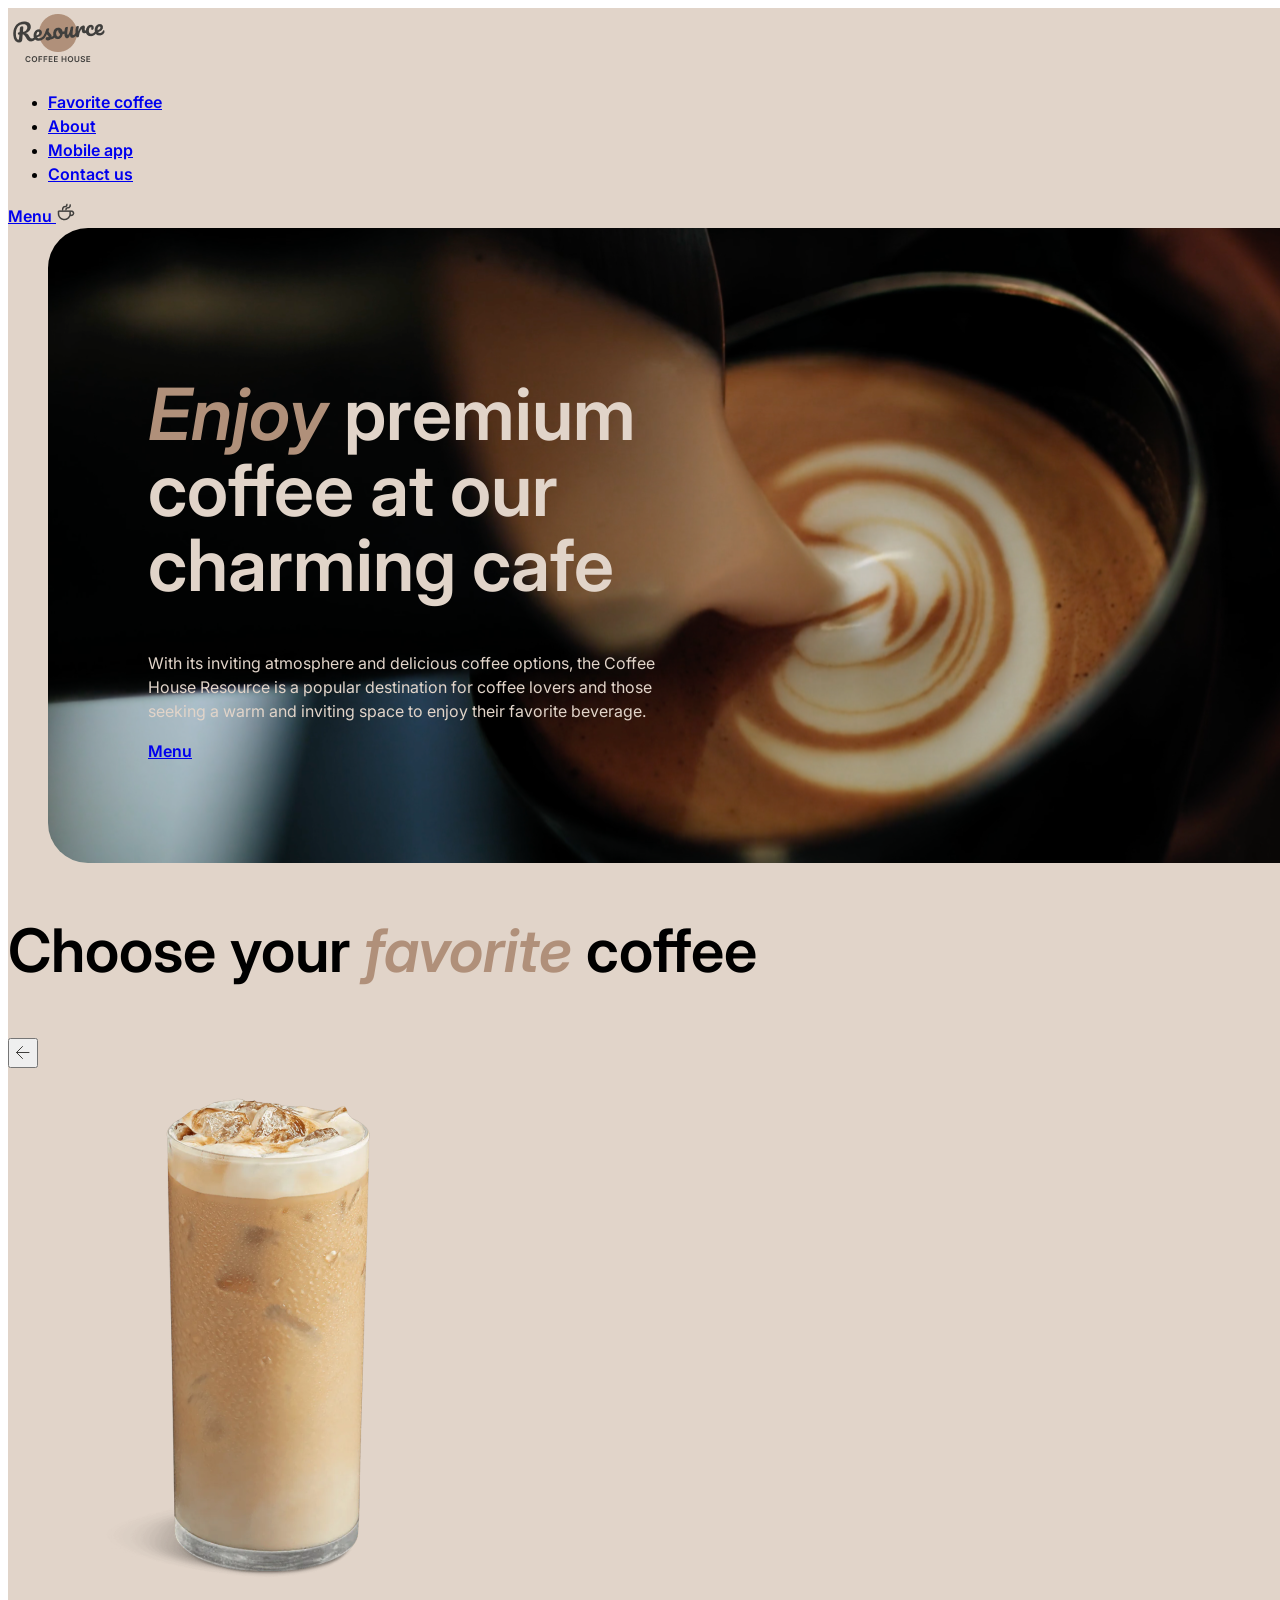
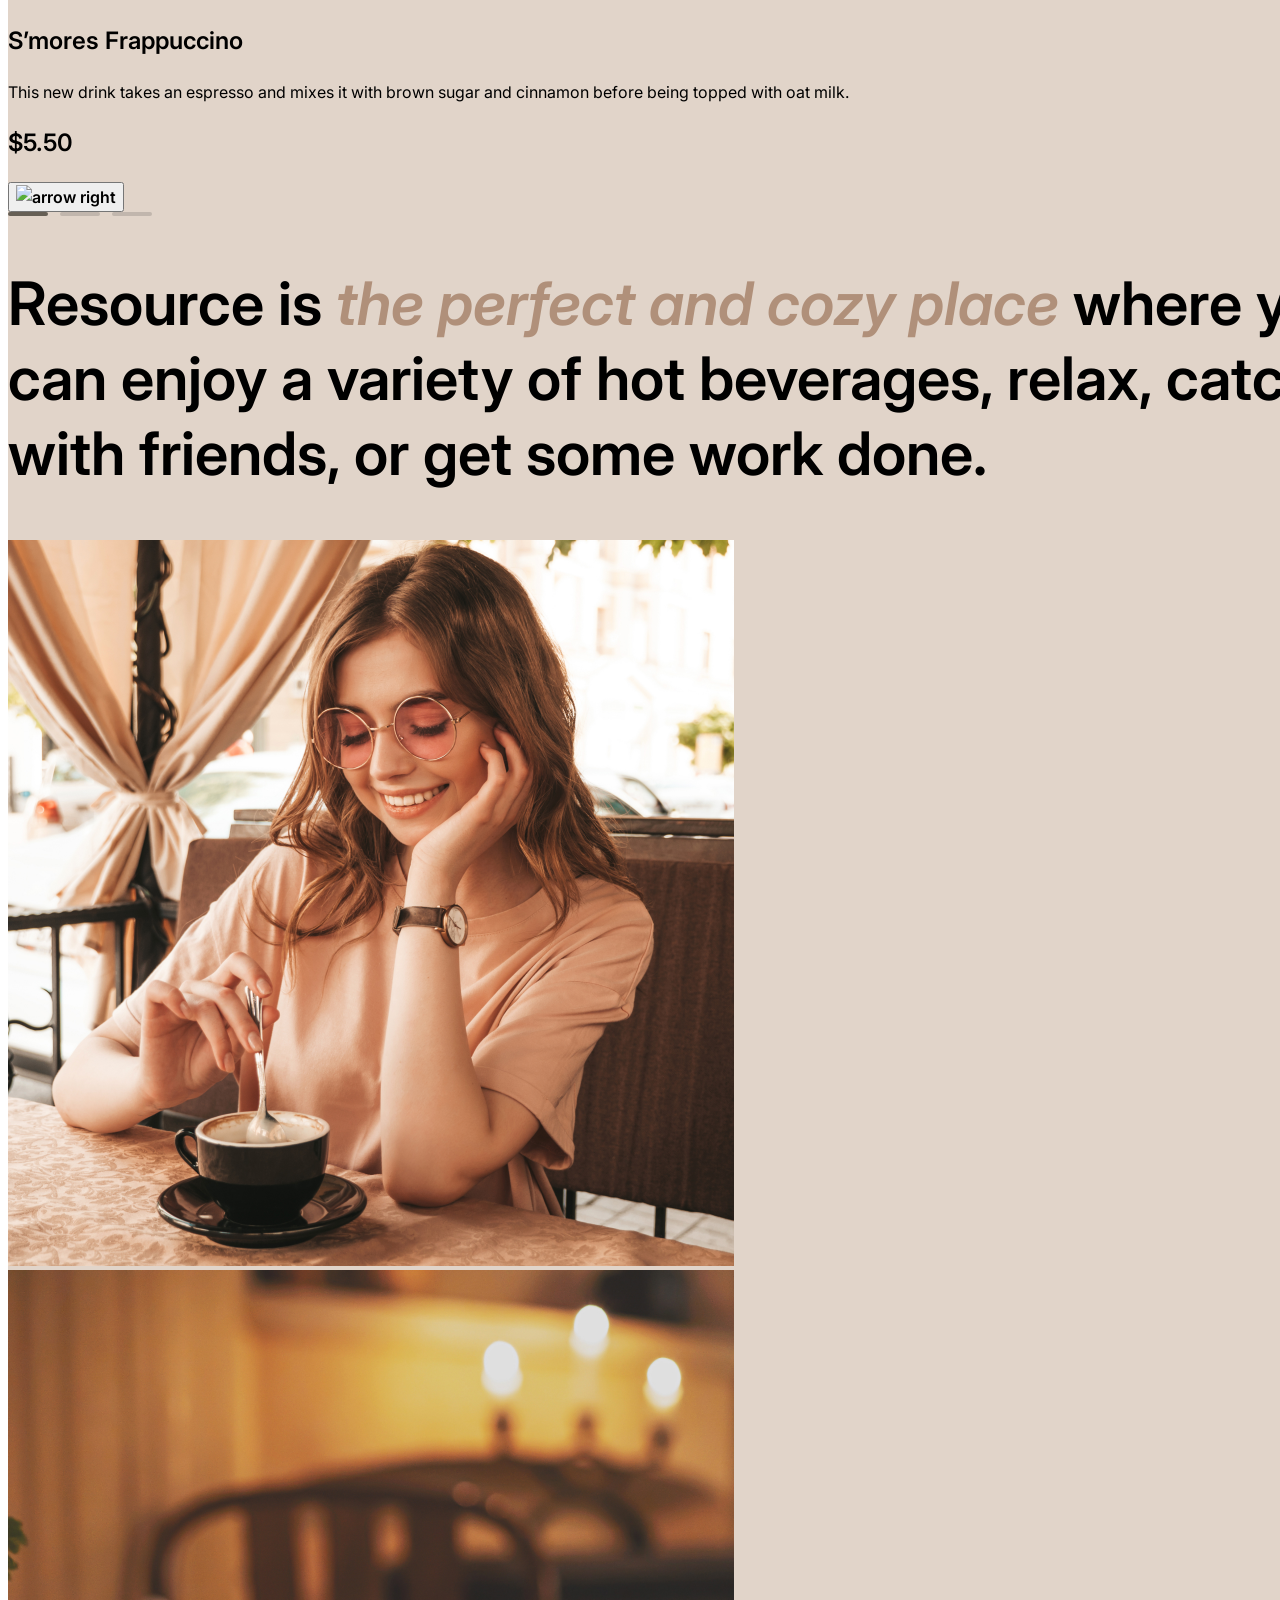
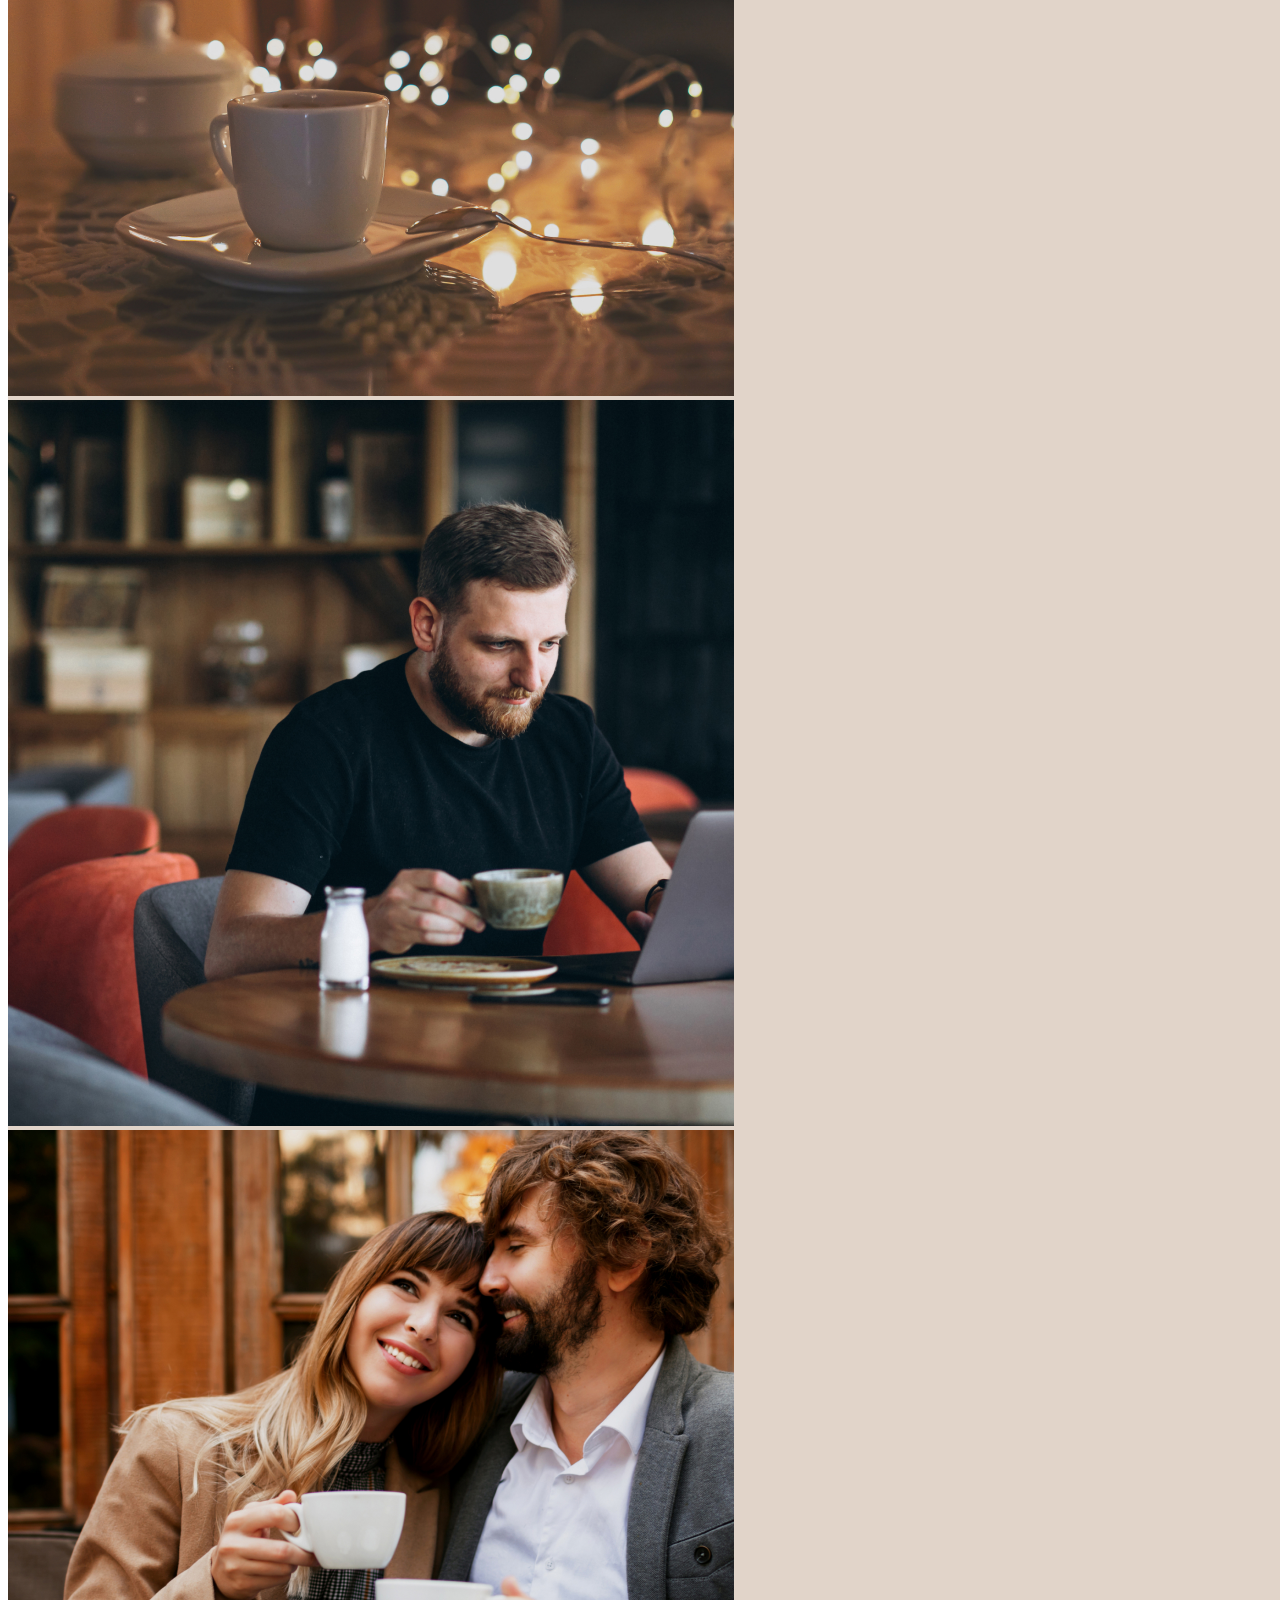
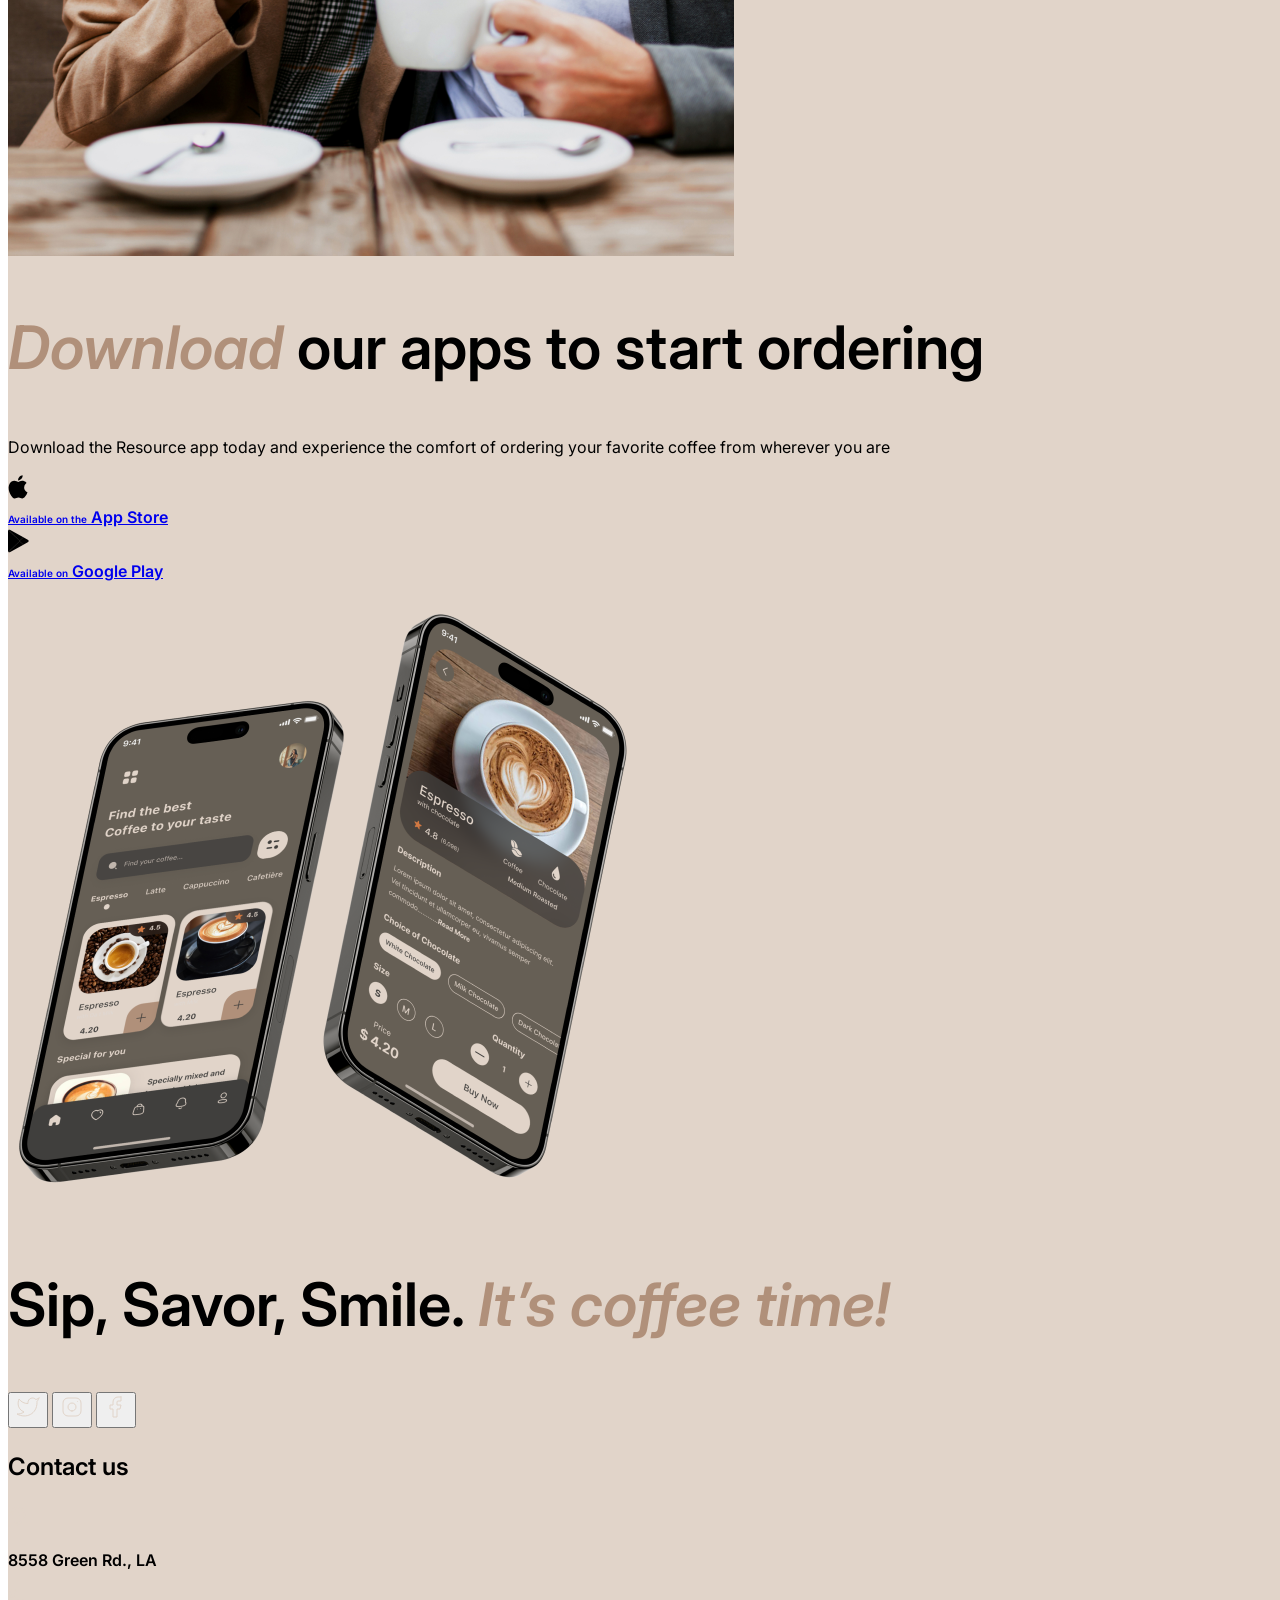
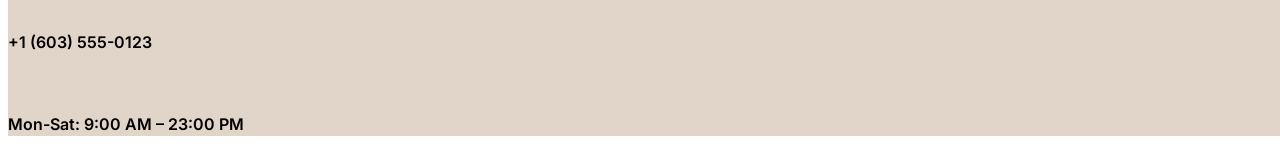
==== index.html @ cd6429c6 "feat: add app store svg icons and update mobile app section markup" ====
<!DOCTYPE html>
<html lang="en">

<head>
    <meta charset="UTF-8">
    <meta name="viewport" content="width=device-width, initial-scale=1.0">
    <meta name="description" content="Landing page for Coffee House">
    <link rel="icon" href="assets/favicon.svg" type="image/svg+xml">
    <link rel="preconnect" href="https://fonts.googleapis.com">
    <link rel="preconnect" href="https://fonts.gstatic.com" crossorigin>
    <link
        href="https://fonts.googleapis.com/css2?family=Inter:ital,opsz,wght@0,14..32,100..900;1,14..32,100..900&display=swap"
        rel="stylesheet">
    <title>Coffee House</title>
    <link rel="stylesheet" href="style.css">
</head>

<body>
    <div class="wrapper">
        <header>
            <div class="header-container">
                <a href="index.html" class="header-icon">
                    <img class="logo-coffee" src="assets/logo.png" alt="Coffee House logo" />
                </a>
                <nav class="nav-menu" id="nav-menu">
                    <ul class="nav-list">
                        <li><a href="#favorite-coffee" class="nav-link paragraph-l active">Favorite coffee</a></li>
                        <li><a href="#about" class="nav-link paragraph-l">About</a></li>
                        <li><a href="#mobile-app" class="nav-link paragraph-l">Mobile app</a></li>
                        <li><a href="#contacts" class="nav-link paragraph-l">Contact us</a></li>
                    </ul>
                </nav>
                <div class="coffee-menu">
                    <a href="menu.html">
                        <span>Menu</span>
                        <img class="coffee-cup" src="assets/coffee-cup.png" alt="coffee-cup-icon" />
                    </a>
                </div>
            </div>
            <div class="header-hero">
                <div class="hero-container">
                    <div class="hero-offer">
                        <h1 class="heading-1"><span class="heading-1.accent accent">Enjoy</span> premium coffee at our
                            charming cafe</h1>
                        <p class="medium">With its inviting atmosphere and delicious coffee options, the Coffee House
                            Resource is a popular destination for coffee lovers and those seeking a warm and inviting
                            space to enjoy their favorite beverage.</p>
                        <a href="menu.html" class="button-primary">Menu</a>
                    </div>
                </div>
            </div>
        </header>
        <main>
            <section class="favorite-coffee" id="favorite-coffee">
                <div class="favorite-coffee-container">
                    <h2 class="heading-2">Choose your <span class="heading-2.accent accent">favorite</span> coffee</h2>
                    <div class="favorite-slider">
                        <div class="slider">
                            <button class="button-icon-dark" aria-label="Previous slide">
                                <img src="assets/arrowleft.svg" alt="arrow left" />
                            </button>
                            <div class="row-slider">
                                <div class="slider-content">
                                    <div class="slider-image-wrapper">
                                        <img src="assets/coffee-slider-1.png" alt="S’mores Frappuccino" />
                                    </div>
                                    <div class="slider-description">
                                        <h3 class="heading-3">S’mores Frappuccino</h3>
                                        <p class="medium">This new drink takes an espresso and mixes it with brown sugar
                                            and cinnamon before being topped with oat milk.</p>
                                        <p class="heading-3 price">$5.50</p>
                                    </div>
                                </div>
                            </div>
                            <button class="button-icon-dark" aria-label="Next slide">
                                <img src="assets/arrowright.svg" alt="arrow right" />
                            </button>
                        </div>
                        <div class="controls">
                            <div class="control active"></div>
                            <div class="control"></div>
                            <div class="control"></div>
                        </div>
                    </div>
                </div>
            </section>
            <section class="about" id="about">
                <div class="about-container">
                    <h2 class="heading-2">Resource is <span class="heading-2.accent accent">the perfect and cozy
                            place</span> where you can enjoy a variety of hot beverages, relax, catch up with friends,
                        or get some work done.</h2>
                    <div class="about-images">
                        <div class="column-1">
                            <div class="about-img-box">
                                <img src="assets/about-1.svg" alt="Barista preparing coffee" />
                            </div>
                            <div class="about-img-box">
                                <img src="assets/about-2.svg" alt="Coffee House interior" />
                            </div>
                        </div>
                        <div class="column-2">
                            <div class="about-img-box">
                                <img src="assets/about-3.svg" alt="Coffee drink with foam art" />
                            </div>
                            <div class="about-img-box">
                                <img src="assets/about-4.svg" alt="Friends enjoying coffee" />
                            </div>
                        </div>
                    </div>
                </div>
            </section>
            <section class="mobile-app" id="mobile-app">
                <div class="mobile-app-container">
                    <div class="mobile-app-offer">
                        <h2 class="heading-2"><span class="heading-2.accent accent">Download</span> our apps to start
                            ordering</h2>
                        <p class="medium">Download the Resource app today and experience the comfort of ordering your
                            favorite coffee from wherever you are</p>
                        <div class="mobile-app-buttons">
                            <a href="https://www.apple.com/app-store/" target="_blank" rel="noopener noreferrer"
                                class="button-app-store">
                                <img src="assets/apple.svg" alt="Apple icon" class="app-icon" />
                                <div class="app-btn-text">
                                    <span class="caption">Available on the</span>
                                    <span class="app-store-title">App Store</span>
                                </div>
                            </a>
                            <a href="https://play.google.com/store" target="_blank" rel="noopener noreferrer"
                                class="button-google-play">
                                <img src="assets/google-play.svg" alt="Google Play icon" class="app-icon" />
                                <div class="app-btn-text">
                                    <span class="caption">Available on</span>
                                    <span class="app-store-title">Google Play</span>
                                </div>
                            </a>
                        </div>
                    </div>
                    <div class="mobile-app-image-wrap">
                        <img src="assets/mobile-screens.png" alt="Resource Mobile App screenshots" />
                    </div>
                </div>
            </section>
        </main>
        <footer>
            <div class="contacts" id="contacts">
                <div class="contacts-offer">
                    <h2 class="heading-2">Sip, Savor, Smile. <span class="heading-2.accent">It’s coffee time!</span>
                    </h2>
                    <div class="socials-footer">
                        <button class="button-icon-light"><img src="/assets/twitter.svg" alt="twitter icon" /></button>
                        <button class="button-icon-light"> <img src="/assets/instagram.svg"
                                alt="instagram icon" /></button>
                        <button class="button-icon-light"><img src="/assets/facebook.svg"
                                alt="facebook icon" /></button>
                    </div>
                </div>
                <div class="contacts-info">
                    <h3 class="heading-3">Contact us</h3>
                    <div class="contacts-info-container">
                        <a> <img src="/assets/pin-alt.svg" alt="pin-alt" />
                            <p>8558 Green Rd., LA</p>
                        </a>
                        <a> <img src="/assets/phone.svg" alt="phone icon" />
                            <p>+1 (603) 555-0123</p>
                        </a>
                        <a> <img src="/assets/clock.svg" alt="clock icon" />
                            <p>Mon-Sat: 9:00 AM – 23:00 PM</p>
                        </a>
                    </div>
                </div>
            </div>
        </footer>
    </div>
</body>

</html>
---- style.css ----
/* Main styles */

*,
*::before,
*::after {
    box-sizing: border-box;
}

html {
    overflow-x: hidden;
    scroll-behavior: smooth;
}


:root {
    --main-font: 'Inter';
    --Dark: #403F3D;
    --Light: #E1D4C9;
    --Accent: #B0907A;
    --Body: #E1D4C9;
    --Container: #665F55;
    --Backdrop: #403F3DCC;
    --Border-Light: #C1B6AD;
    --Border-Dark: #665F55;
}

.heading-1 {
    font-family: var(--main-font);
    font-weight: 600;
    font-style: Semi Bold;
    font-size: 72px;
    line-height: 105%;
    letter-spacing: normal;

}

.heading-1.accent {
    font-family: var(--main-font);
    font-weight: 600;
    font-style: Italic;
    font-size: 72px;
    line-height: 105%;
    letter-spacing: normal;

}

.heading-2 {
    font-family: var(--main-font);
    font-weight: 600;
    font-style: Semi Bold;
    font-size: 60px;
    line-height: 1.25;
    letter-spacing: normal;

}

.heading-2.accent {
    font-family: var(--main-font);
    font-weight: 600;
    font-style: Italic;
    font-size: 60px;
    line-height: 1.25;
    letter-spacing: normal;

}

.heading-3 {
    font-family: var(--main-font);
    font-weight: 600;
    font-style: Semi Bold;
    font-size: 24px;
    line-height: 1.25;
    letter-spacing: normal;
    text-box-trim: none;

}

.medium {
    font-family: var(--main-font);
    font-weight: 400;
    font-style: Regular;
    font-size: 16px;
    line-height: 150%;
    letter-spacing: normal;

}

.caption {
    font-family: var(--main-font);
    font-weight: 600;
    font-style: Semi Bold;
    font-size: 10px;
    line-height: 140%;
    letter-spacing: normal;

}

a,
button {
    font-family: var(--main-font);
    font-weight: 600;
    font-style: Semi Bold;
    font-size: 16px;
    line-height: 150%;
    letter-spacing: normal;

}

.burger-link {
    font-family: var(--main-font);
    font-weight: 600;
    font-style: Semi Bold;
    font-size: 32px;
    line-height: 1.25;
    letter-spacing: normal;

}

.wrapper {
    width: 1440px;
    background-color: var(--Body);
}

.hero-container {
    max-width: 1360px;
    opacity: 1;
    border-radius: 40px;
    margin: 0 40px 0 40px;
    padding: 100px;
    color: var(--Light);
    background-image: url('/assets/img-hero.svg');
    background-size: cover;
}

.hero-offer {
    width: 530px;
    opacity: 1;
    gap: 40px;

}

h1.heading-1 {
    font-style: normal;
    color: var(--Light);
}

h1.heading-1 span.heading-1\.accent {
    font-style: italic;
    color: var(--Accent);
}


h2.heading-2 span.heading-2\.accent {
    font-style: italic;
    color: var(--Accent);
}

.controls {
    display: flex;
    gap: 12px;
    align-items: center;
}

.control {
    width: 40px;
    height: 4px;
    background-color: var(--Border-Light);
    border-radius: 3px;
    cursor: pointer;
    transition: background-color 0.3s ease;
}


.control.active {
    background-color: var(--Border-Dark);
}
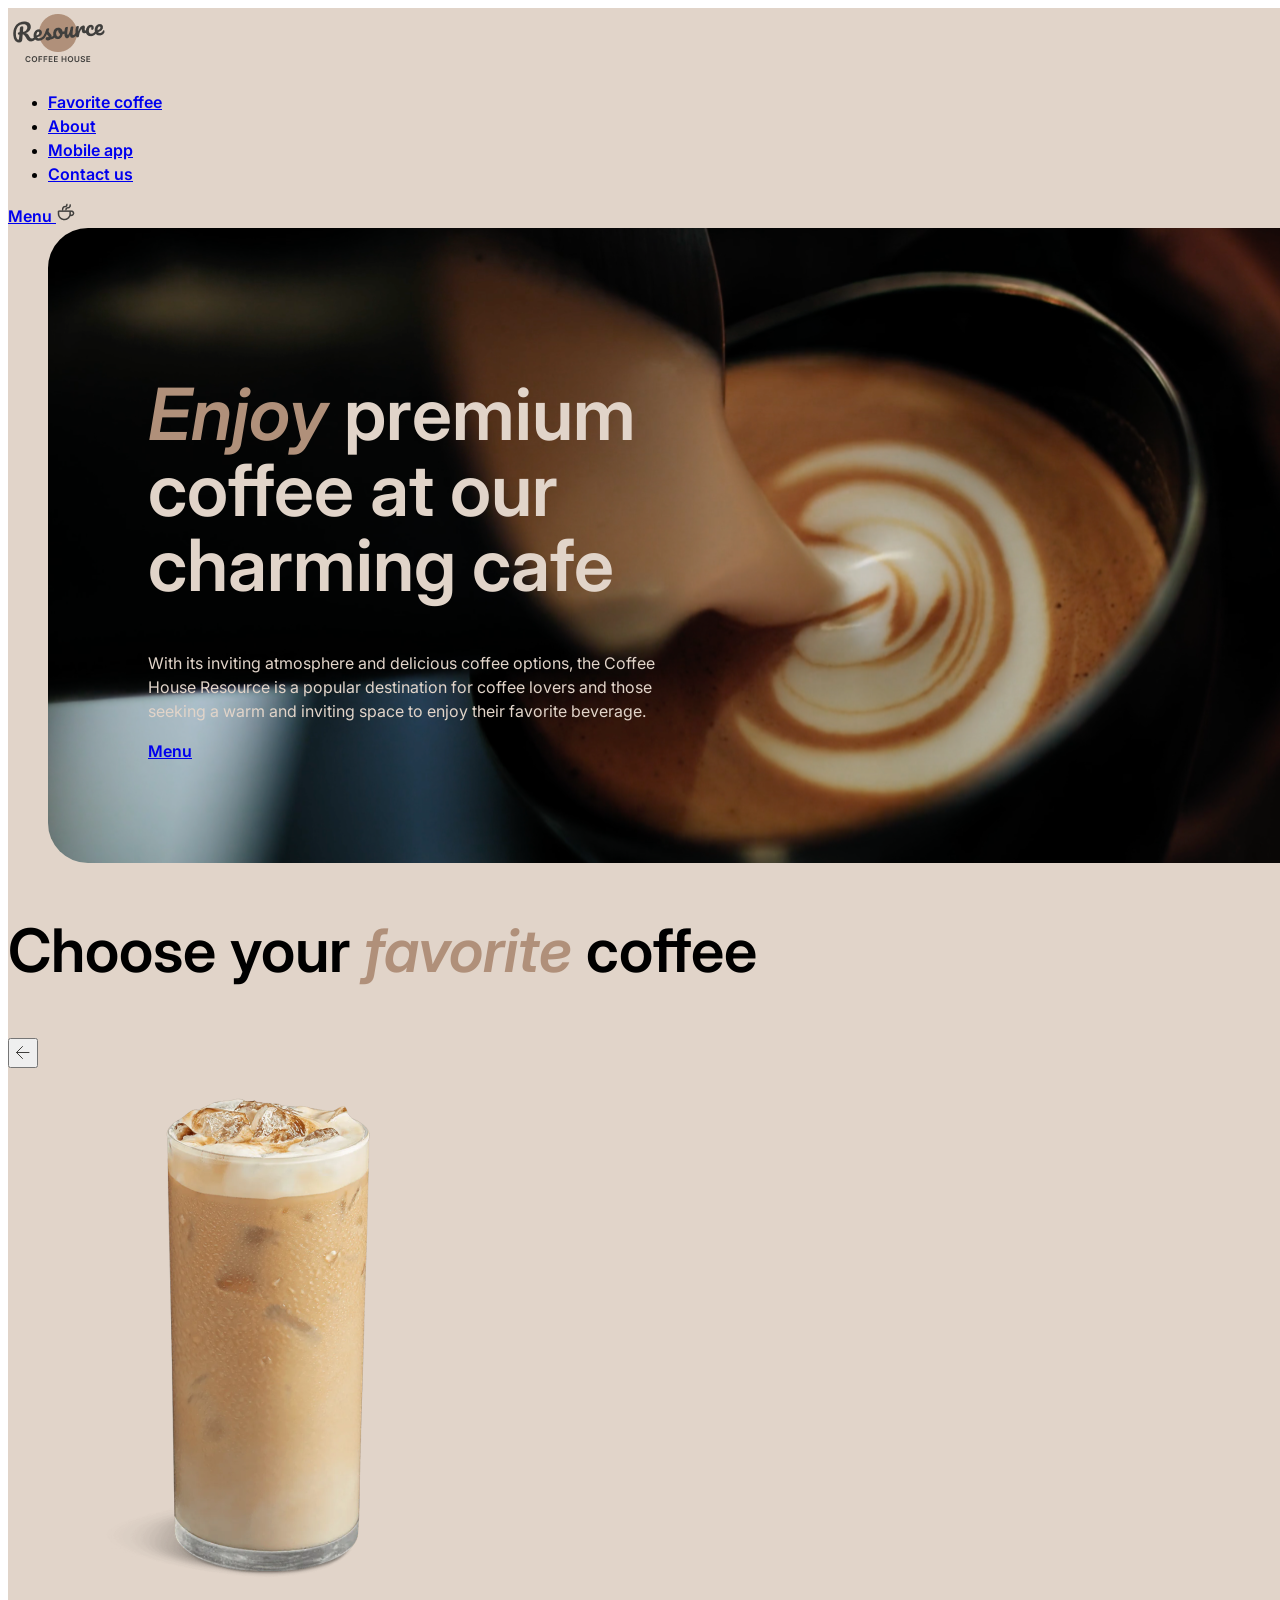
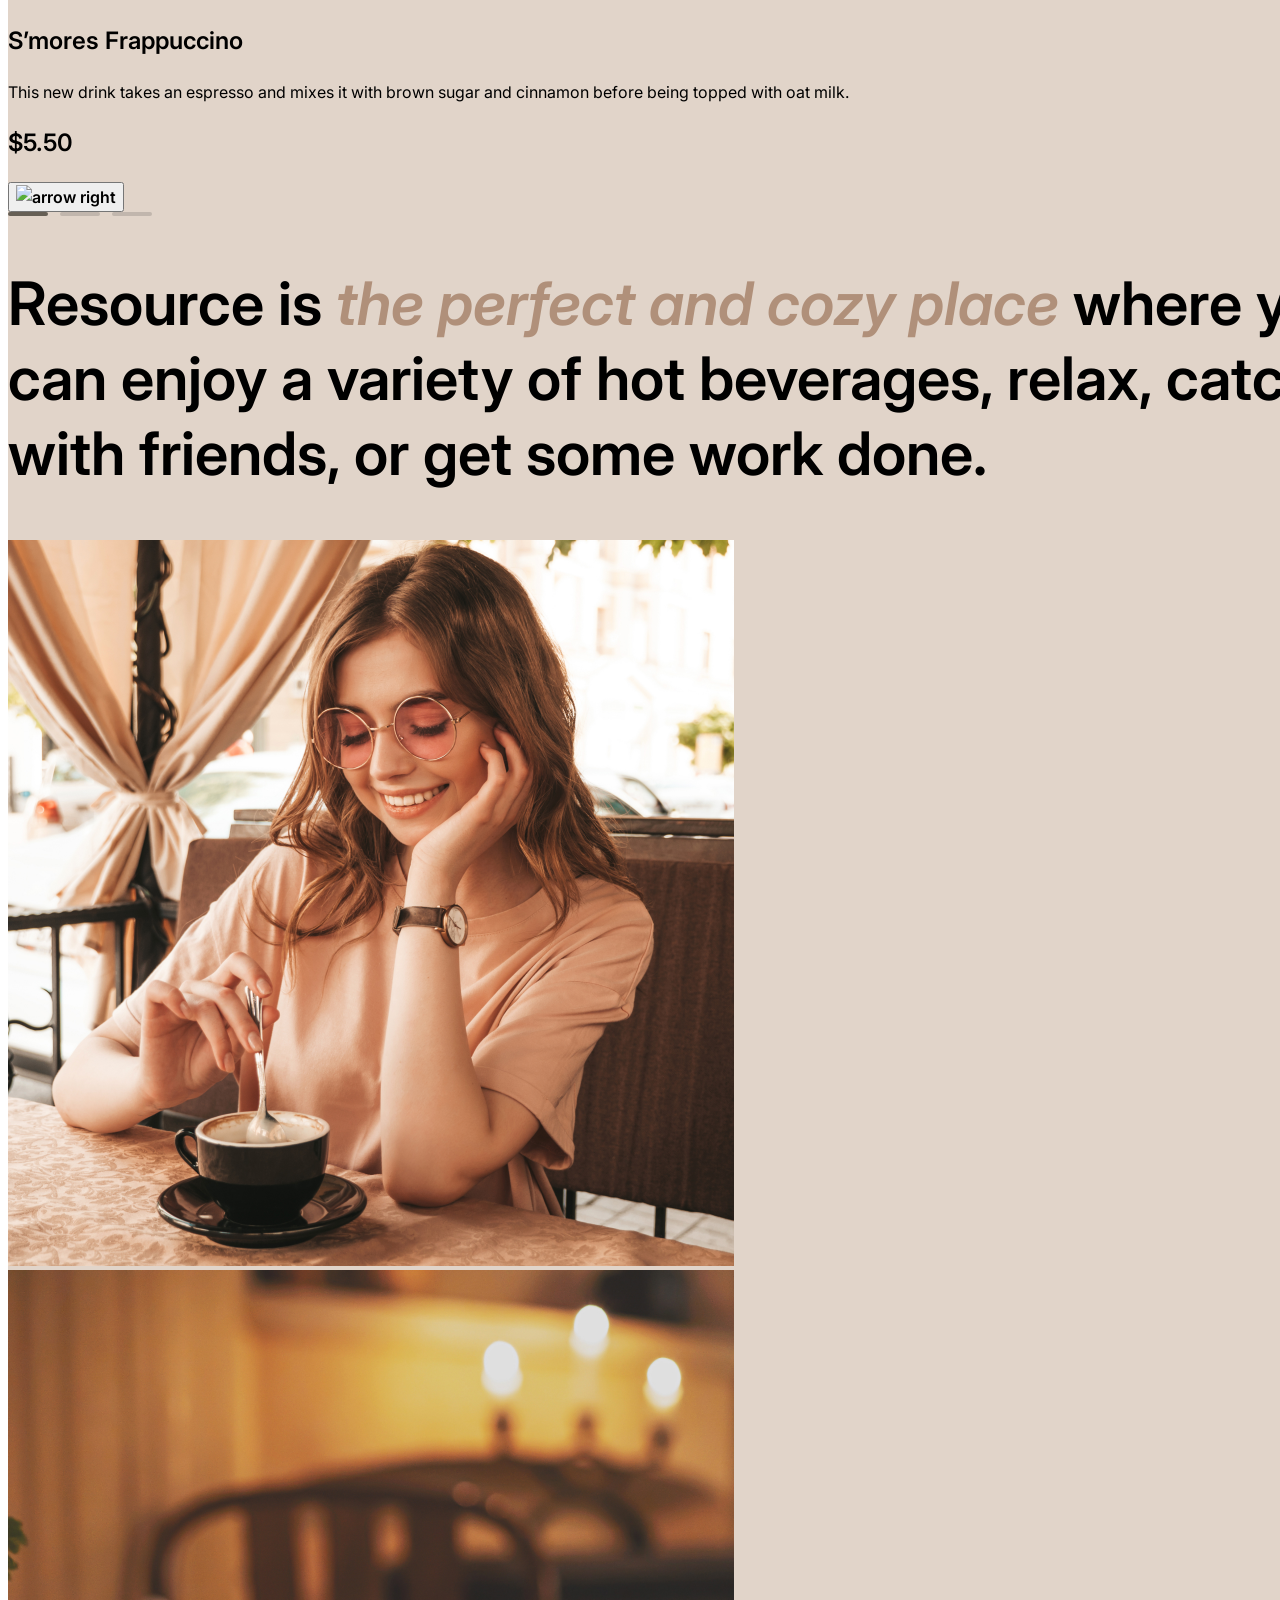
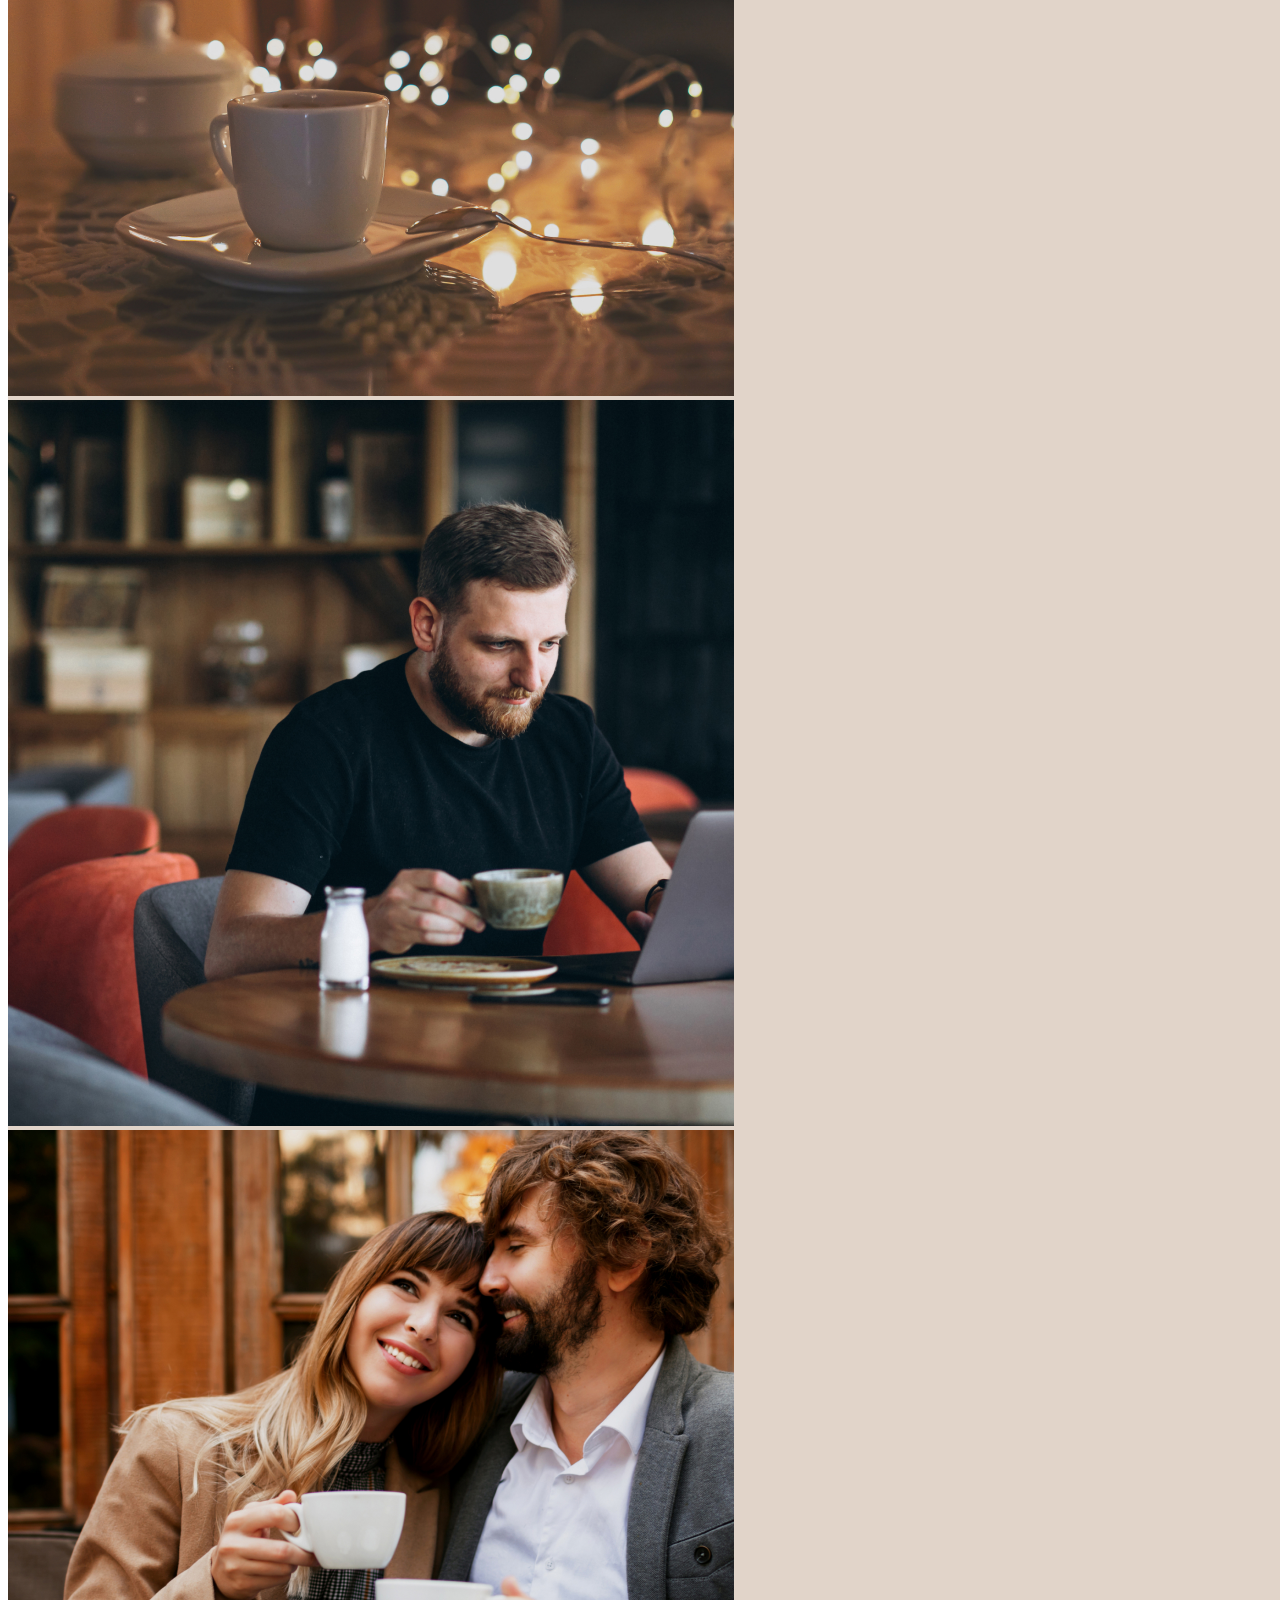
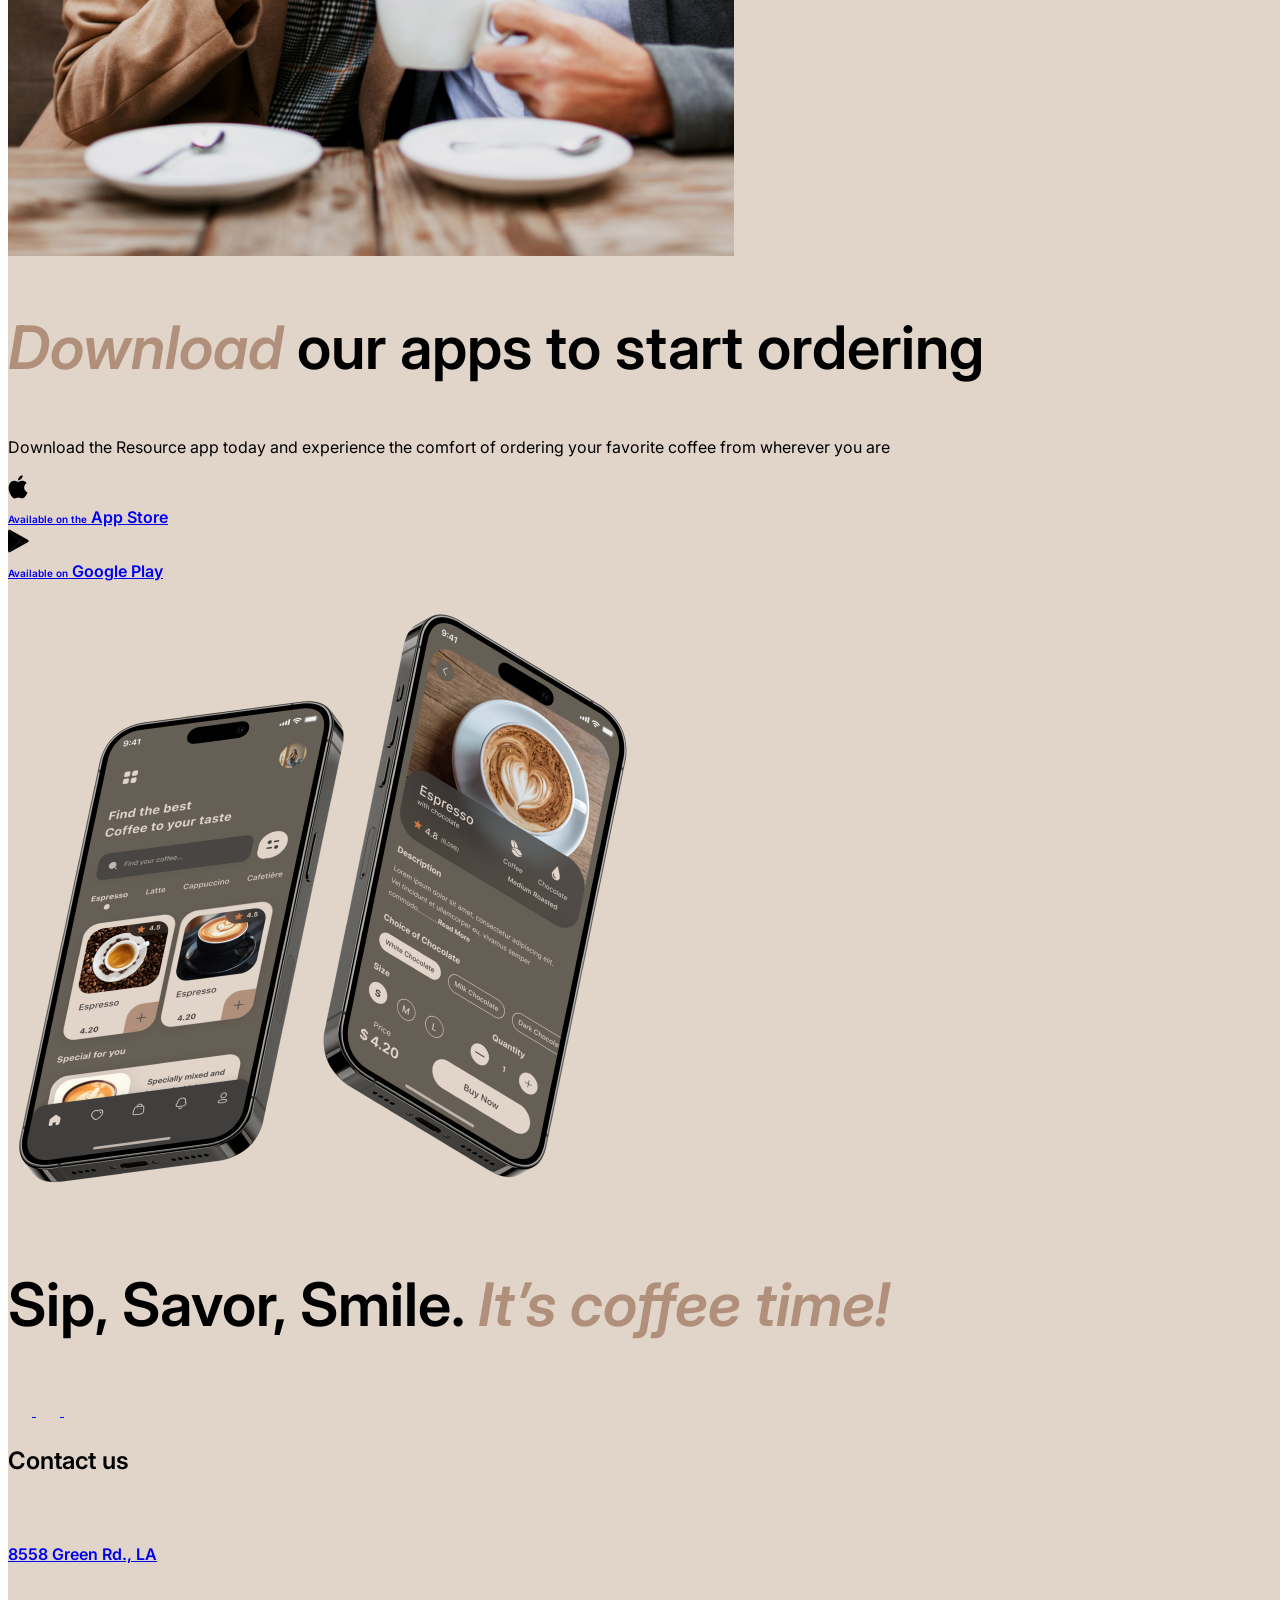
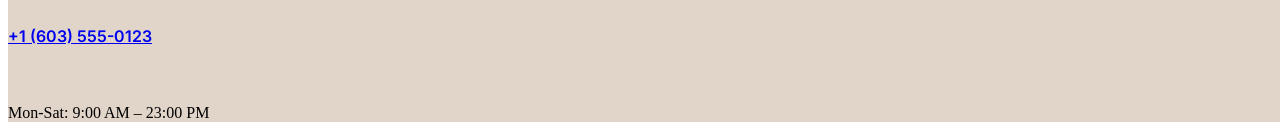
==== commit ac4cd6bf: "feat: update footer links" ====
--- a/index.html
+++ b/index.html
@@ -144,28 +144,38 @@
         <footer>
             <div class="contacts" id="contacts">
                 <div class="contacts-offer">
-                    <h2 class="heading-2">Sip, Savor, Smile. <span class="heading-2.accent">It’s coffee time!</span>
-                    </h2>
+                    <h2 class="heading-2">Sip, Savor, Smile. <span class="heading-2.accent accent">It’s coffee
+                            time!</span></h2>
                     <div class="socials-footer">
-                        <button class="button-icon-light"><img src="/assets/twitter.svg" alt="twitter icon" /></button>
-                        <button class="button-icon-light"> <img src="/assets/instagram.svg"
-                                alt="instagram icon" /></button>
-                        <button class="button-icon-light"><img src="/assets/facebook.svg"
-                                alt="facebook icon" /></button>
+                        <a href="https://twitter.com" target="_blank" rel="noopener noreferrer"
+                            class="button-icon-light" aria-label="Twitter">
+                            <img src="assets/twitter.svg" alt="twitter icon" />
+                        </a>
+                        <a href="https://instagram.com" target="_blank" rel="noopener noreferrer"
+                            class="button-icon-light" aria-label="Instagram">
+                            <img src="assets/instagram.svg" alt="instagram icon" />
+                        </a>
+                        <a href="https://facebook.com" target="_blank" rel="noopener noreferrer"
+                            class="button-icon-light" aria-label="Facebook">
+                            <img src="assets/facebook.svg" alt="facebook icon" />
+                        </a>
                     </div>
                 </div>
                 <div class="contacts-info">
                     <h3 class="heading-3">Contact us</h3>
                     <div class="contacts-info-container">
-                        <a> <img src="/assets/pin-alt.svg" alt="pin-alt" />
+                        <a href="https://maps.google.com/?q=8558+Green+Rd+LA" target="_blank" rel="noopener noreferrer">
+                            <img src="assets/pin-alt.svg" alt="pin-alt" />
                             <p>8558 Green Rd., LA</p>
                         </a>
-                        <a> <img src="/assets/phone.svg" alt="phone icon" />
+                        <a href="tel:+16035550123">
+                            <img src="assets/phone.svg" alt="phone icon" />
                             <p>+1 (603) 555-0123</p>
                         </a>
-                        <a> <img src="/assets/clock.svg" alt="clock icon" />
+                        <div class="contact-item">
+                            <img src="assets/clock.svg" alt="clock icon" />
                             <p>Mon-Sat: 9:00 AM – 23:00 PM</p>
-                        </a>
+                        </div>
                     </div>
                 </div>
             </div>
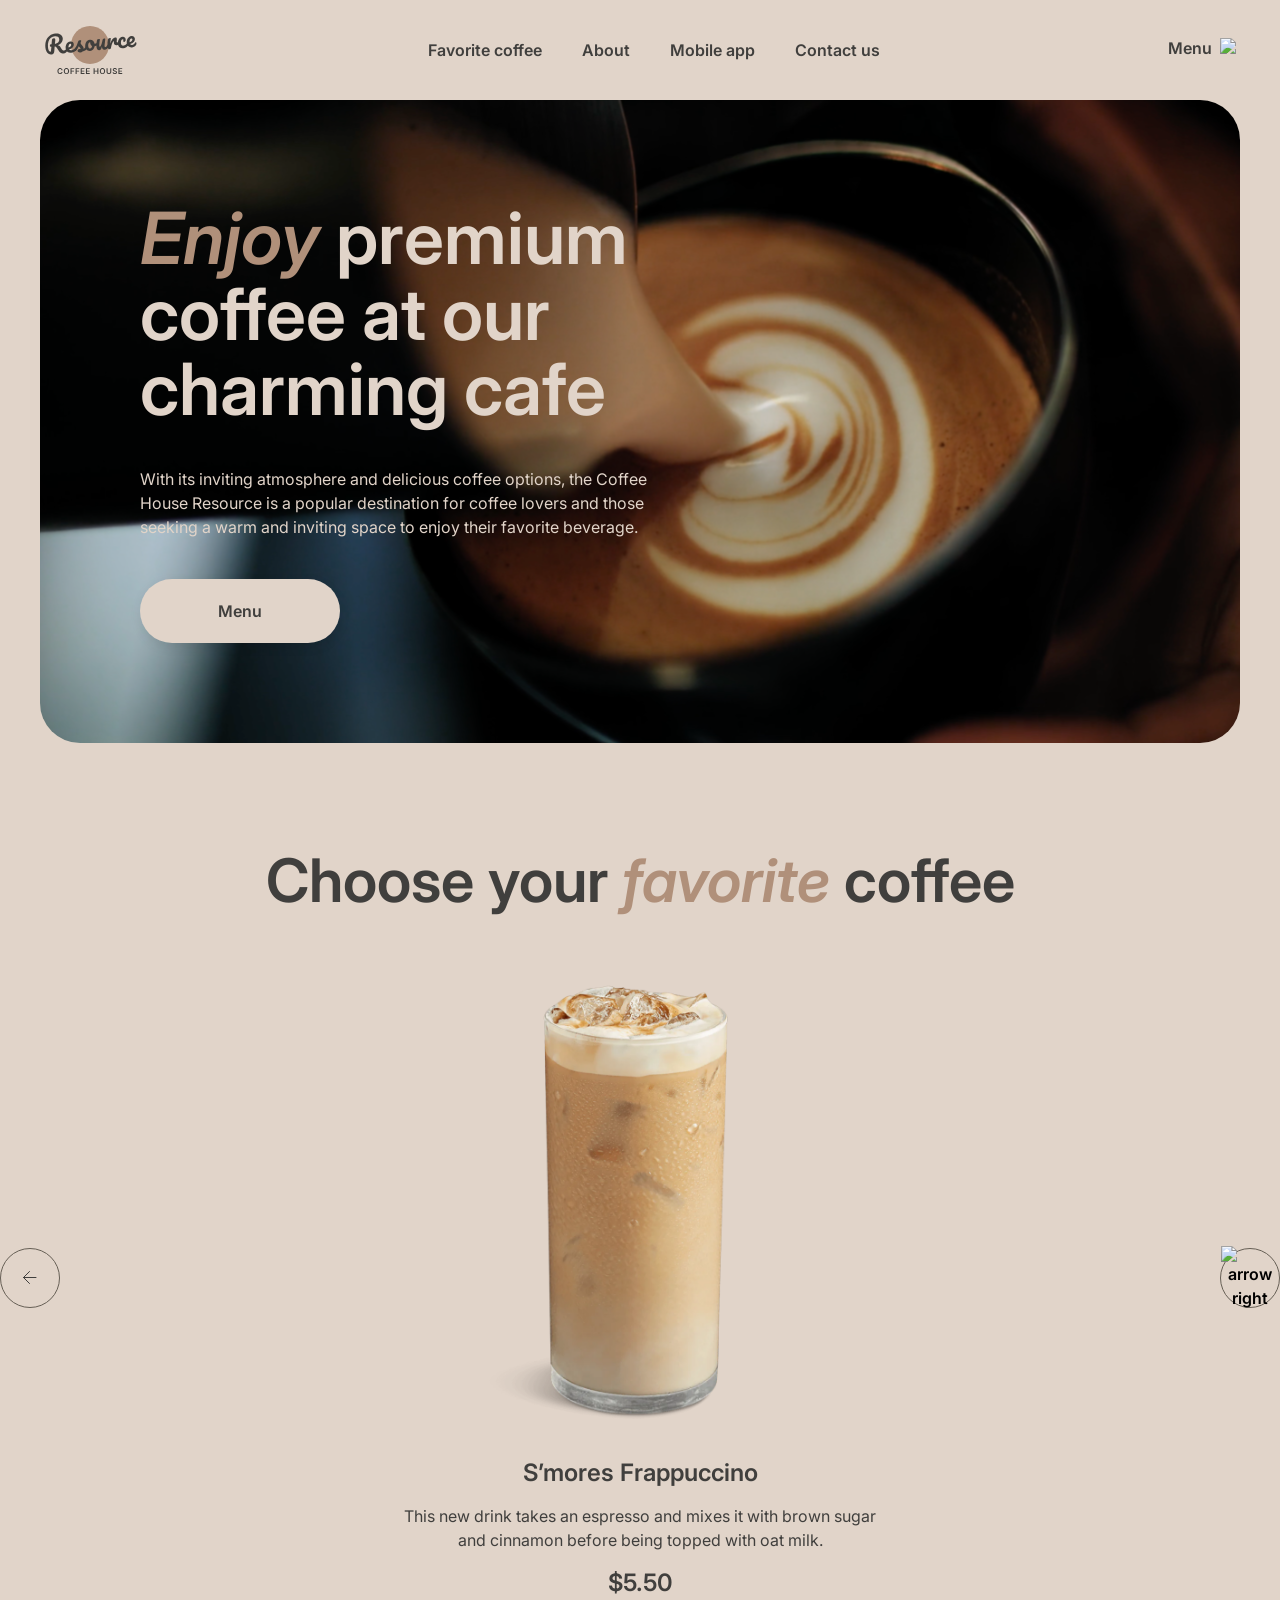
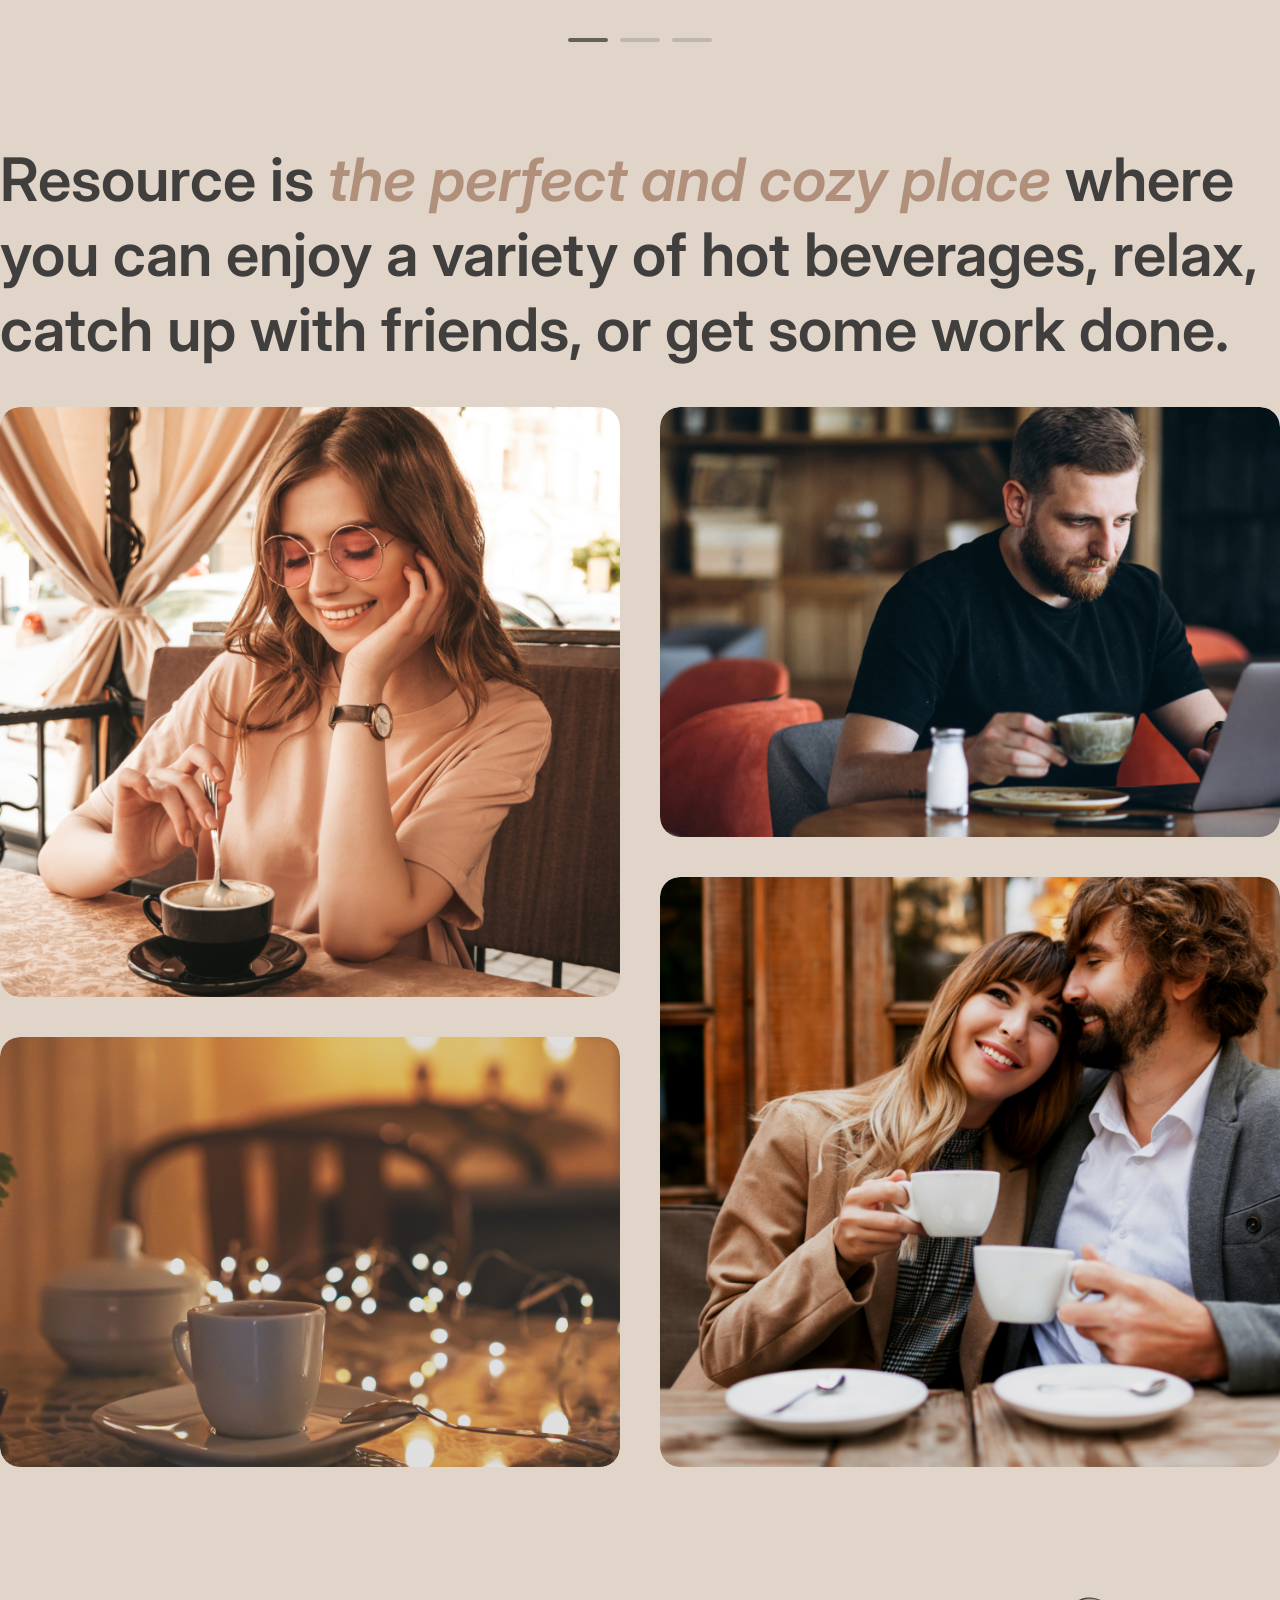
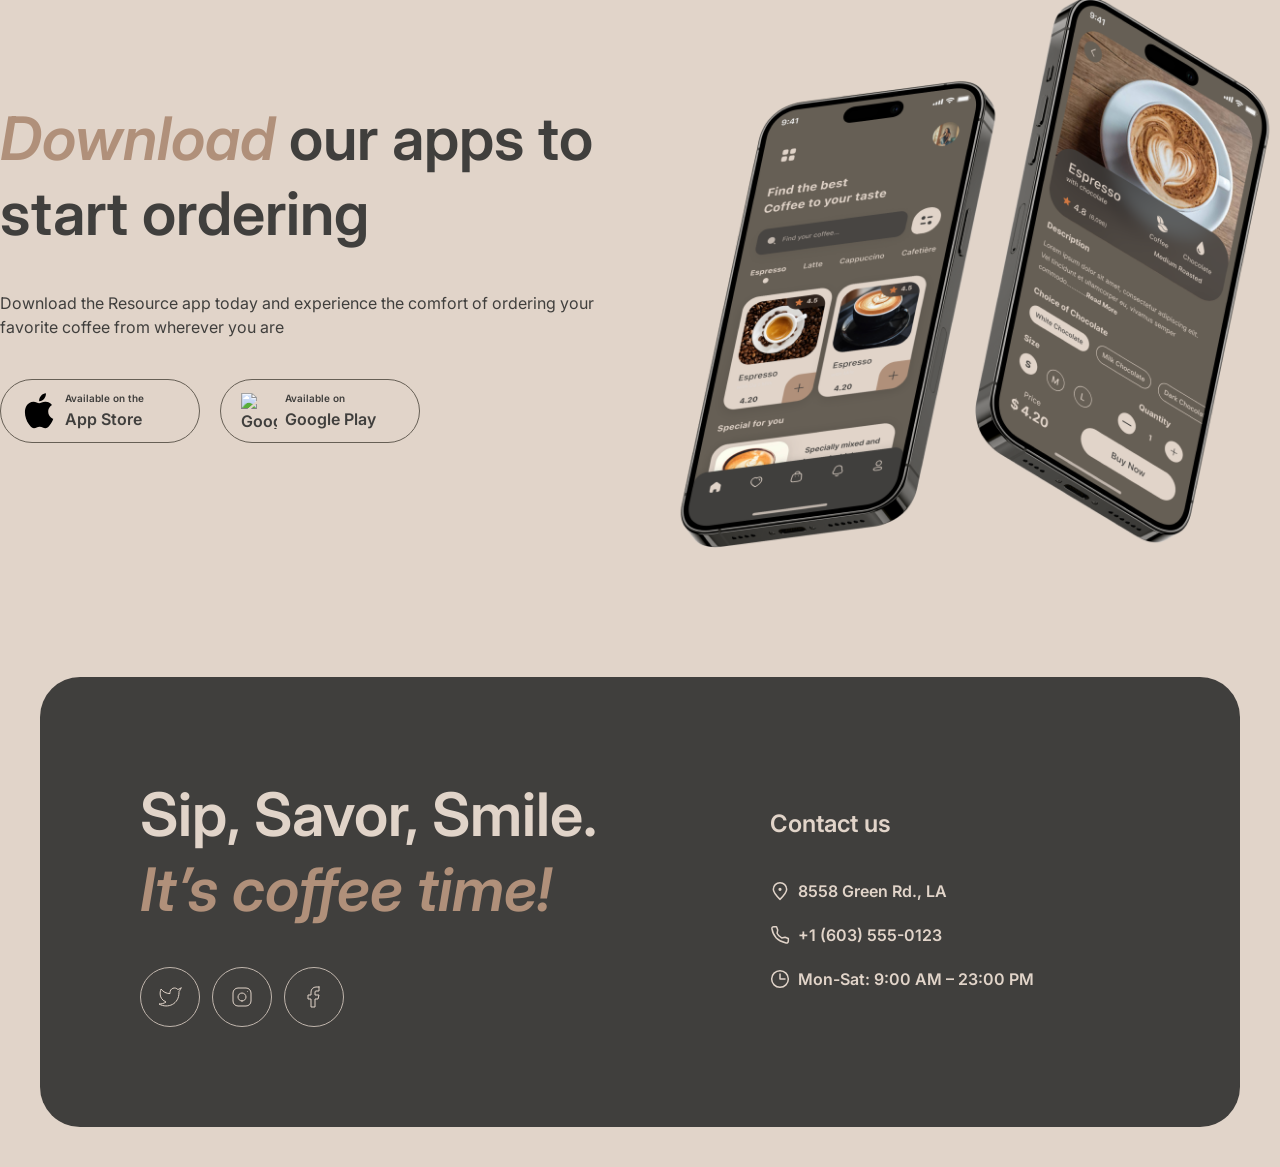
==== commit c6068efe: "feat: implement responsive mobile menu with burger toggle and add new SVG assets" ====
--- a/index.html
+++ b/index.html
@@ -13,6 +13,7 @@
         rel="stylesheet">
     <title>Coffee House</title>
     <link rel="stylesheet" href="style.css">
+    <script src="script.js" defer></script>
 </head>
 
 <body>
@@ -20,22 +21,29 @@
         <header>
             <div class="header-container">
                 <a href="index.html" class="header-icon">
-                    <img class="logo-coffee" src="assets/logo.png" alt="Coffee House logo" />
+                    <img class="logo-coffee" src="assets/main-logo.svg" alt="Coffee House logo" />
                 </a>
+
                 <nav class="nav-menu" id="nav-menu">
                     <ul class="nav-list">
-                        <li><a href="#favorite-coffee" class="nav-link paragraph-l active">Favorite coffee</a></li>
-                        <li><a href="#about" class="nav-link paragraph-l">About</a></li>
-                        <li><a href="#mobile-app" class="nav-link paragraph-l">Mobile app</a></li>
-                        <li><a href="#contacts" class="nav-link paragraph-l">Contact us</a></li>
+                        <li><a href="index.html#favorite-coffee" class="nav-link">Favorite coffee</a></li>
+                        <li><a href="index.html#about" class="nav-link">About</a></li>
+                        <li><a href="index.html#mobile-app" class="nav-link">Mobile app</a></li>
+                        <li><a href="#contacts" class="nav-link">Contact us</a></li>
                     </ul>
+
+                    <div class="coffee-menu">
+                        <a href="menu.html" id="nav-menu-link">
+                            <span>Menu</span>
+                            <img class="coffee-cup" src="assets/coffee-cup.svg" alt="coffee-cup-icon" />
+                        </a>
+                    </div>
                 </nav>
-                <div class="coffee-menu">
-                    <a href="menu.html">
-                        <span>Menu</span>
-                        <img class="coffee-cup" src="assets/coffee-cup.png" alt="coffee-cup-icon" />
-                    </a>
-                </div>
+
+                <button class="burger" id="burger" aria-label="Open menu">
+                    <span class="burger-line bar"></span>
+                    <span class="burger-line bar"></span>
+                </button>
             </div>
             <div class="header-hero">
                 <div class="hero-container">
@@ -127,7 +135,7 @@
                             </a>
                             <a href="https://play.google.com/store" target="_blank" rel="noopener noreferrer"
                                 class="button-google-play">
-                                <img src="assets/google-play.svg" alt="Google Play icon" class="app-icon" />
+                                <img src="assets/gogle-icon.svg" alt="Google Play icon" class="app-icon" />
                                 <div class="app-btn-text">
                                     <span class="caption">Available on</span>
                                     <span class="app-store-title">Google Play</span>
--- a/style.css
+++ b/style.css
@@ -4,11 +4,23 @@
 *::before,
 *::after {
     box-sizing: border-box;
+    margin: 0;
+    padding: 0;
 }
 
 html {
+    scroll-behavior: smooth;
+    font-size: 16px;
+    -webkit-font-smoothing: antialiased;
+    -moz-osx-font-smoothing: grayscale;
+}
+
+body {
+    font-family: var(--main-font);
+    background-color: var(--Body);
+    color: var(--Dark);
+    line-height: 1.5;
     overflow-x: hidden;
-    scroll-behavior: smooth;
 }
 
 
@@ -34,30 +46,10 @@
 
 }
 
-.heading-1.accent {
-    font-family: var(--main-font);
-    font-weight: 600;
-    font-style: Italic;
-    font-size: 72px;
-    line-height: 105%;
-    letter-spacing: normal;
-
-}
-
 .heading-2 {
     font-family: var(--main-font);
     font-weight: 600;
     font-style: Semi Bold;
-    font-size: 60px;
-    line-height: 1.25;
-    letter-spacing: normal;
-
-}
-
-.heading-2.accent {
-    font-family: var(--main-font);
-    font-weight: 600;
-    font-style: Italic;
     font-size: 60px;
     line-height: 1.25;
     letter-spacing: normal;
@@ -95,6 +87,18 @@
 
 }
 
+.heading-1 .accent,
+.heading-1\.accent,
+.heading-2 .accent,
+.heading-2\.accent,
+.hero-offer h1.heading-1 span,
+.hero-offer h1.heading-1 .accent,
+.contacts-offer h2.heading-2 .accent,
+.accent {
+    font-style: italic;
+    color: var(--Accent);
+}
+
 a,
 button {
     font-family: var(--main-font);
@@ -117,60 +121,810 @@
 }
 
 .wrapper {
-    width: 1440px;
+    width: 100%;
+    max-width: 1440px;
+    margin: 0 auto;
+    min-height: 100vh;
+    display: flex;
+    flex-direction: column;
     background-color: var(--Body);
+}
+
+header {
+    width: 100%;
+}
+
+.header-container {
+    display: flex;
+    justify-content: space-between;
+    align-items: center;
+    padding: 20px 40px;
+    max-width: 1440px;
+    margin: 0 auto;
+    height: 100px;
+}
+
+.header-icon {
+    display: flex;
+    align-items: center;
+    text-decoration: none;
+}
+
+.logo-coffee {
+    width: 100px;
+    height: 60px;
+    object-fit: contain;
+    display: block;
+    cursor: pointer;
+}
+
+.nav-menu {
+    display: flex;
+    align-items: center;
+    flex-grow: 1;
+}
+
+.nav-list {
+    display: flex;
+    list-style: none;
+    gap: 40px;
+    align-items: center;
+    margin: 0 auto;
+}
+
+.nav-link {
+    font-family: var(--main-font);
+    font-size: 16px;
+    font-weight: 600;
+    line-height: 150%;
+    color: var(--Dark);
+    text-decoration: none;
+    position: relative;
+    padding-bottom: 4px;
+    transition: color 0.3s ease;
+}
+
+.nav-link::after {
+    content: '';
+    position: absolute;
+    bottom: 0;
+    left: 50%;
+    transform: translateX(-50%);
+    width: 0;
+    height: 2px;
+    background-color: var(--Dark);
+    transition: width 0.3s ease;
+}
+
+.nav-link:hover::after,
+.nav-link.active::after {
+    width: 100%;
+}
+
+.coffee-menu a {
+    display: inline-flex;
+    align-items: center;
+    gap: 8px;
+    text-decoration: none;
+    color: var(--Dark);
+    font-family: var(--main-font);
+    font-size: 16px;
+    font-weight: 600;
+    line-height: 150%;
+    position: relative;
+    padding-bottom: 4px;
+    cursor: pointer;
+}
+
+.coffee-menu a::after {
+    content: '';
+    position: absolute;
+    bottom: 0;
+    left: 50%;
+    transform: translateX(-50%);
+    width: 0;
+    height: 2px;
+    background-color: var(--Dark);
+    transition: width 0.3s ease;
+}
+
+.coffee-menu a:hover::after,
+.coffee-menu a.active::after {
+    width: 100%;
+}
+
+.coffee-menu a.active {
+    cursor: default;
+    pointer-events: none;
+}
+
+.coffee-cup {
+    width: 20px;
+    height: 20px;
+    object-fit: contain;
+}
+
+
+.header-hero {
+    padding: 0 40px;
+    margin-bottom: 100px;
 }
 
 .hero-container {
     max-width: 1360px;
-    opacity: 1;
+    margin: 0 auto;
+    padding: 100px;
     border-radius: 40px;
-    margin: 0 40px 0 40px;
-    padding: 100px;
+    background-image: url('assets/img-hero.svg');
+    background-size: cover;
+    background-position: center;
+    background-repeat: no-repeat;
+    background-color: var(--Dark);
     color: var(--Light);
-    background-image: url('/assets/img-hero.svg');
-    background-size: cover;
+    position: relative;
+    overflow: hidden;
 }
 
 .hero-offer {
-    width: 530px;
-    opacity: 1;
+    max-width: 530px;
+    display: flex;
+    flex-direction: column;
     gap: 40px;
-
-}
-
-h1.heading-1 {
-    font-style: normal;
+}
+
+.hero-offer h1.heading-1 {
     color: var(--Light);
 }
 
-h1.heading-1 span.heading-1\.accent {
-    font-style: italic;
-    color: var(--Accent);
-}
-
-
-h2.heading-2 span.heading-2\.accent {
-    font-style: italic;
-    color: var(--Accent);
-}
+.hero-offer p.medium {
+    color: var(--Light);
+}
+
+.button-primary {
+    display: inline-flex;
+    align-items: center;
+    justify-content: center;
+    width: 200px;
+    height: 64px;
+    border-radius: 100px;
+    background-color: var(--Body);
+    color: var(--Dark);
+    font-family: var(--main-font);
+    font-size: 16px;
+    font-weight: 600;
+    line-height: 150%;
+    border: none;
+    cursor: pointer;
+    text-decoration: none;
+    transition: all 0.3s ease;
+    box-shadow: 0 4px 12px rgba(0, 0, 0, 0.08);
+}
+
+.button-primary:hover {
+    background-color: #f7f3ef;
+    transform: translateY(-2px);
+    box-shadow: 0 8px 20px rgba(0, 0, 0, 0.15);
+}
+
+.button-primary:active {
+    transform: translateY(0);
+}
+
+.favorite-coffee {
+    margin-bottom: 100px;
+}
+
+.favorite-coffee-container {
+    max-width: 1360px;
+    margin: 0 auto;
+    text-align: center;
+}
+
+.favorite-coffee h2.heading-2 {
+    color: var(--Dark);
+    margin-bottom: 40px;
+}
+
+.favorite-slider {
+    display: flex;
+    flex-direction: column;
+    align-items: center;
+}
+
+.slider {
+    display: flex;
+    align-items: center;
+    justify-content: space-between;
+    width: 100%;
+    max-width: 1360px;
+    gap: 20px;
+}
+
+
+.button-icon-dark {
+    width: 60px;
+    height: 60px;
+    border-radius: 50%;
+    border: 1px solid var(--Border-Dark);
+    background-color: transparent;
+    display: inline-flex;
+    align-items: center;
+    justify-content: center;
+    cursor: pointer;
+    transition: all 0.3s ease;
+    flex-shrink: 0;
+    outline: none;
+}
+
+.button-icon-dark:hover {
+    background-color: var(--Border-Dark);
+}
+
+.button-icon-dark:hover img {
+    filter: invert(90%) sepia(10%) saturate(150%) hue-rotate(350deg);
+}
+
+.row-slider {
+    flex: 1;
+    display: flex;
+    justify-content: center;
+    align-items: center;
+    overflow: hidden;
+}
+
+.slider-content {
+    display: flex;
+    flex-direction: column;
+    align-items: center;
+    text-align: center;
+    max-width: 480px;
+    width: 100%;
+}
+
+.slider-image-wrapper {
+    width: 100%;
+    display: flex;
+    justify-content: center;
+    align-items: center;
+    margin-bottom: 20px;
+}
+
+.slider-content img {
+    width: 480px;
+    max-width: 100%;
+    height: auto;
+    object-fit: contain;
+    user-select: none;
+    transition: transform 0.3s ease;
+}
+
+.slider-description {
+    display: flex;
+    flex-direction: column;
+    gap: 16px;
+    align-items: center;
+    width: 100%;
+}
+
+.slider-description h3.heading-3 {
+    color: var(--Dark);
+}
+
+.slider-description p.medium {
+    color: var(--Dark);
+}
+
+.slider-description p.price {
+    color: var(--Dark);
+}
+
 
 .controls {
     display: flex;
+    justify-content: center;
     gap: 12px;
     align-items: center;
+    margin-top: 40px;
 }
 
 .control {
     width: 40px;
     height: 4px;
     background-color: var(--Border-Light);
-    border-radius: 3px;
+    border-radius: 100px;
     cursor: pointer;
     transition: background-color 0.3s ease;
 }
-
 
 .control.active {
     background-color: var(--Border-Dark);
+}
+
+.about {
+    margin-bottom: 100px;
+}
+
+.about-container {
+    max-width: 1360px;
+    margin: 0 auto;
+}
+
+.about h2.heading-2 {
+    color: var(--Dark);
+    margin-bottom: 40px;
+}
+
+.about-images {
+    display: grid;
+    grid-template-columns: 1fr 1fr;
+    gap: 40px;
+}
+
+.column-1,
+.column-2 {
+    display: flex;
+    flex-direction: column;
+    gap: 40px;
+}
+
+.about-img-box {
+    border-radius: 20px;
+    overflow: hidden;
+    width: 100%;
+    position: relative;
+}
+
+.column-1 .about-img-box:first-child {
+    height: 590px;
+}
+
+.column-1 .about-img-box:last-child {
+    height: 430px;
+}
+
+.column-2 .about-img-box:first-child {
+    height: 430px;
+}
+
+.column-2 .about-img-box:last-child {
+    height: 590px;
+}
+
+.about-img-box img {
+    width: 100%;
+    height: 100%;
+    object-fit: cover;
+    display: block;
+    border-radius: 20px;
+    transition: transform 0.5s ease;
+}
+
+.about-img-box:hover img {
+    transform: scale(1.05);
+}
+
+.mobile-app {
+    margin-bottom: 100px;
+}
+
+.mobile-app-container {
+    max-width: 1360px;
+    margin: 0 auto;
+    display: flex;
+    align-items: center;
+    justify-content: space-between;
+    gap: 40px;
+}
+
+.mobile-app-offer {
+    max-width: 630px;
+    display: flex;
+    flex-direction: column;
+    gap: 40px;
+}
+
+.mobile-app-offer h2.heading-2 {
+    color: var(--Dark);
+}
+
+.mobile-app-offer p.medium {
+    color: var(--Dark);
+}
+
+.mobile-app-buttons {
+    display: flex;
+    gap: 20px;
+    flex-wrap: wrap;
+}
+
+.button-app-store,
+.button-google-play {
+    display: inline-flex;
+    align-items: center;
+    gap: 8px;
+    width: 200px;
+    height: 64px;
+    padding: 12px 20px;
+    border-radius: 100px;
+    border: 1px solid var(--Border-Dark);
+    background-color: transparent;
+    color: var(--Dark);
+    text-decoration: none;
+    cursor: pointer;
+    transition: all 0.3s ease;
+    box-sizing: border-box;
+}
+
+.button-app-store:hover,
+.button-google-play:hover {
+    background-color: var(--Border-Dark);
+    color: var(--Light);
+    border-color: var(--Border-Dark);
+}
+
+.button-app-store:hover .app-icon,
+.button-google-play:hover .app-icon {
+    filter: invert(90%) sepia(10%) saturate(150%) hue-rotate(350deg);
+}
+
+.app-icon {
+    width: 36px;
+    height: 36px;
+    object-fit: contain;
+    flex-shrink: 0;
+    transition: filter 0.3s ease;
+}
+
+.app-btn-text {
+    display: flex;
+    flex-direction: column;
+    align-items: flex-start;
+    line-height: 1;
+    gap: 2px;
+}
+
+.app-btn-text .caption {
+    font-size: 10px;
+    font-weight: 600;
+    line-height: 140%;
+}
+
+.app-btn-text .app-store-title {
+    font-size: 16px;
+    font-weight: 600;
+    line-height: 150%;
+}
+
+.mobile-app-image-wrap {
+    width: 630px;
+    max-width: 50%;
+    display: flex;
+    justify-content: flex-end;
+}
+
+.mobile-app-image-wrap img {
+    width: 100%;
+    height: auto;
+    object-fit: contain;
+    display: block;
+}
+
+
+footer {
+    width: 100%;
+    padding: 0 40px 40px;
+    max-width: 1440px;
+    margin: 0 auto;
+}
+
+.contacts {
+    max-width: 1360px;
+    margin: 0 auto;
+    padding: 100px;
+    background-color: var(--Dark);
+    border-radius: 40px;
+    color: var(--Light);
+    display: flex;
+    align-items: center;
+    gap: 100px;
+}
+
+.contacts-offer {
+    max-width: 530px;
+    display: flex;
+    flex-direction: column;
+    gap: 40px;
+}
+
+.contacts-offer h2.heading-2 {
+    color: var(--Light);
+}
+
+.socials-footer {
+    display: flex;
+    gap: 12px;
+}
+
+.button-icon-light {
+    width: 60px;
+    height: 60px;
+    border-radius: 50%;
+    border: 1px solid var(--Border-Light);
+    background-color: transparent;
+    display: inline-flex;
+    align-items: center;
+    justify-content: center;
+    cursor: pointer;
+    text-decoration: none;
+    transition: all 0.3s ease;
+    flex-shrink: 0;
+}
+
+.button-icon-light:hover {
+    background-color: var(--Body);
+    border-color: var(--Body);
+}
+
+.button-icon-light:hover img {
+    filter: brightness(0.2);
+}
+
+.button-icon-light img {
+    transition: filter 0.3s ease;
+}
+
+.contacts-info {
+    max-width: 530px;
+    display: flex;
+    flex-direction: column;
+    gap: 40px;
+}
+
+.contacts-info h3.heading-3 {
+    color: var(--Light);
+}
+
+.contacts-info-container {
+    display: flex;
+    flex-direction: column;
+    gap: 16px;
+}
+
+.contacts-info-container a,
+.contacts-info-container .contact-item {
+    display: inline-flex;
+    align-items: center;
+    gap: 8px;
+    color: var(--Light);
+    text-decoration: none;
+    font-family: var(--main-font);
+    font-size: 16px;
+    font-weight: 600;
+    line-height: 150%;
+    position: relative;
+    padding-bottom: 4px;
+    transition: color 0.3s ease;
+    cursor: pointer;
+}
+
+.contacts-info-container a::after {
+    content: '';
+    position: absolute;
+    bottom: 0;
+    left: 0;
+    width: 0;
+    height: 2px;
+    background-color: var(--Light);
+    transition: width 0.3s ease;
+}
+
+.contacts-info-container a:hover::after {
+    width: 100%;
+}
+
+.contacts-info-container img {
+    width: 20px;
+    height: 20px;
+    object-fit: contain;
+    flex-shrink: 0;
+}
+
+
+.menu-container {
+    max-width: 1360px;
+    margin: 0 auto 100px;
+    display: flex;
+    flex-direction: column;
+    align-items: center;
+}
+
+.menu-offer {
+    display: flex;
+    flex-direction: column;
+    align-items: center;
+    text-align: center;
+    margin-bottom: 40px;
+    gap: 40px;
+}
+
+.menu-offer p:first-child,
+.menu-offer .heading-2,
+p[class*="heading-2"] {
+    font-family: var(--main-font);
+    font-weight: 600;
+    font-size: 60px;
+    line-height: 125%;
+    max-width: 800px;
+}
+
+.menu-tabs {
+    display: flex;
+    gap: 16px;
+    justify-content: center;
+    flex-wrap: wrap;
+}
+
+.tab-item {
+    display: flex;
+    align-items: center;
+    gap: 8px;
+    padding: 8px 16px 8px 8px;
+    border-radius: 100px;
+    border: 1px solid var(--Border-Light);
+    background-color: transparent;
+    cursor: pointer;
+    transition: all 0.3s ease;
+    font-weight: 600;
+    font-size: 16px;
+    color: var(--Dark);
+}
+
+.tab-item:hover,
+.tab-item.active {
+    background-color: var(--Container);
+    color: var(--Light);
+    border-color: var(--Container);
+}
+
+.tab-item img {
+    width: 30px;
+    height: 30px;
+    border-radius: 50%;
+    background-color: var(--Border-Light);
+    padding: 6px;
+    object-fit: contain;
+}
+
+.menu-grid {
+    display: grid;
+    grid-template-columns: repeat(4, 1fr);
+    gap: 40px;
+    width: 100%;
+}
+
+.preview {
+    border: 1px solid var(--Border-Light);
+    border-radius: 40px;
+    overflow: hidden;
+    display: flex;
+    flex-direction: column;
+    transition: all 0.3s ease;
+    cursor: pointer;
+    background-color: transparent;
+}
+
+.preview:hover {
+    transform: translateY(-4px);
+    box-shadow: 0 10px 24px rgba(0, 0, 0, 0.08);
+}
+
+.preview img {
+    width: 100%;
+    height: 310px;
+    object-fit: cover;
+    border-radius: 40px;
+    transition: transform 0.4s ease;
+}
+
+.preview:hover img {
+    transform: scale(1.05);
+}
+
+.preview-description {
+    padding: 21px;
+    display: flex;
+    flex-direction: column;
+    gap: 12px;
+    flex-grow: 1;
+    justify-content: space-between;
+}
+
+.preview-description .heading-3 {
+    color: var(--Dark);
+}
+
+.preview-description .medium {
+    color: var(--Dark);
+    flex-grow: 1;
+}
+
+.desktop-only {
+    display: none;
+}
+
+.burger {
+    width: 40px;
+    height: 40px;
+    display: none;
+    flex-direction: column;
+    gap: 8px;
+    justify-content: center;
+    align-items: center;
+    cursor: pointer;
+    border: none;
+    background-color: inherit;
+    border: 1px solid #665F55;
+    border-radius: 100px;
+}
+
+.burger.active .burger-line:nth-child(1) {
+    transform: translateY(1px) rotate(45deg);
+}
+
+.burger.active .burger-line:nth-child(2) {
+    transform: translateY(-9px) rotate(-45deg);
+}
+
+.bar {
+    height: 2px;
+    width: 16px;
+    border: 1.5px solid #403F3D;
+    transition: all 0.3s ease-in-out;
+}
+
+@media (max-width: 768px) {
+    .burger {
+        display: flex;
+    }
+
+    .nav-menu {
+        position: fixed;
+        top: 100px;
+        right: -100%;
+        width: 100%;
+        height: calc(100vh - 100px);
+        background-color: var(--Body);
+        flex-direction: column;
+        justify-content: flex-start;
+        padding: 60px 40px;
+        gap: 90px;
+        transition: right 0.3s ease-in-out;
+        z-index: 50;
+    }
+
+    .nav-menu.open {
+        right: 0;
+        z-index: 100;
+    }
+
+    .nav-list {
+        flex-direction: column;
+        gap: 50px;
+        align-items: center;
+        margin: 0;
+    }
+
+    .nav-link {
+        font-size: 34px;
+    }
+
+    .coffee-menu a {
+        font-size: 32px;
+        gap: 16px;
+    }
+
+    .coffee-cup {
+        width: 40px;
+        height: 40px;
+    }
 }
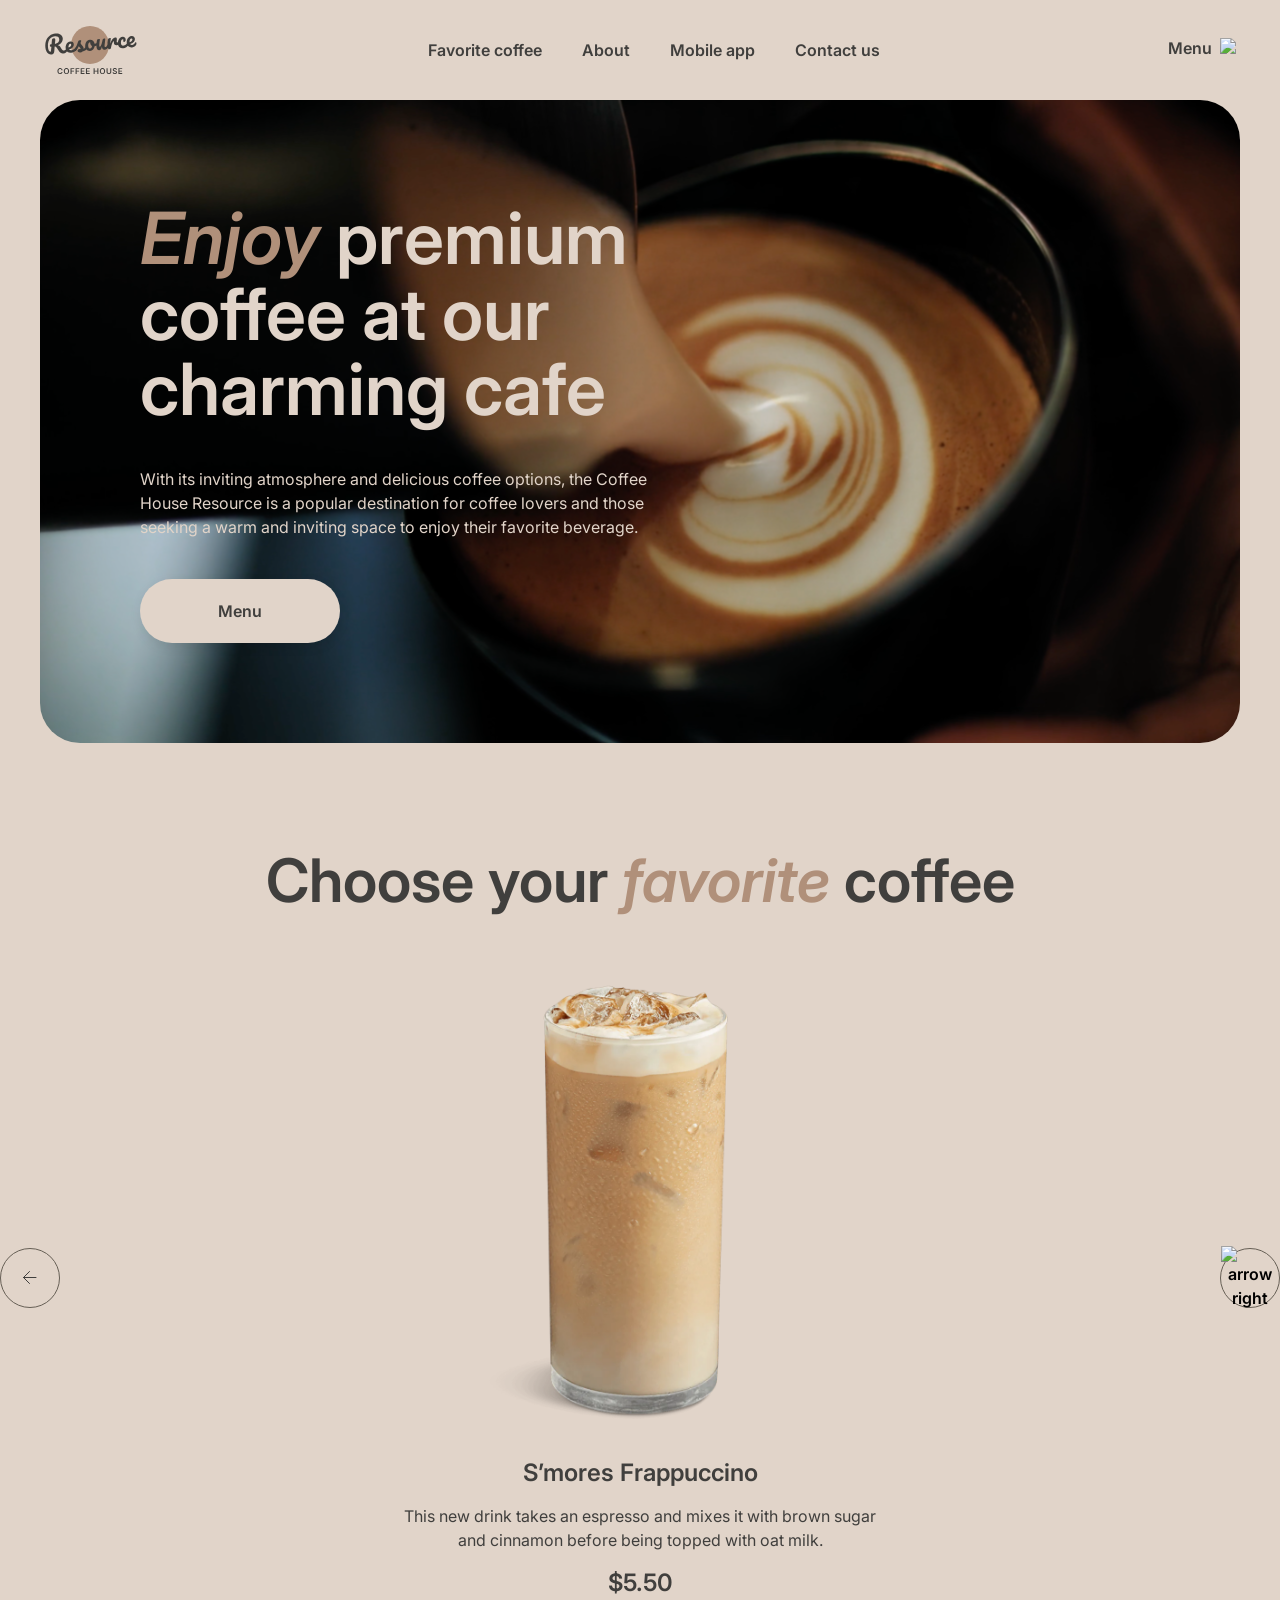
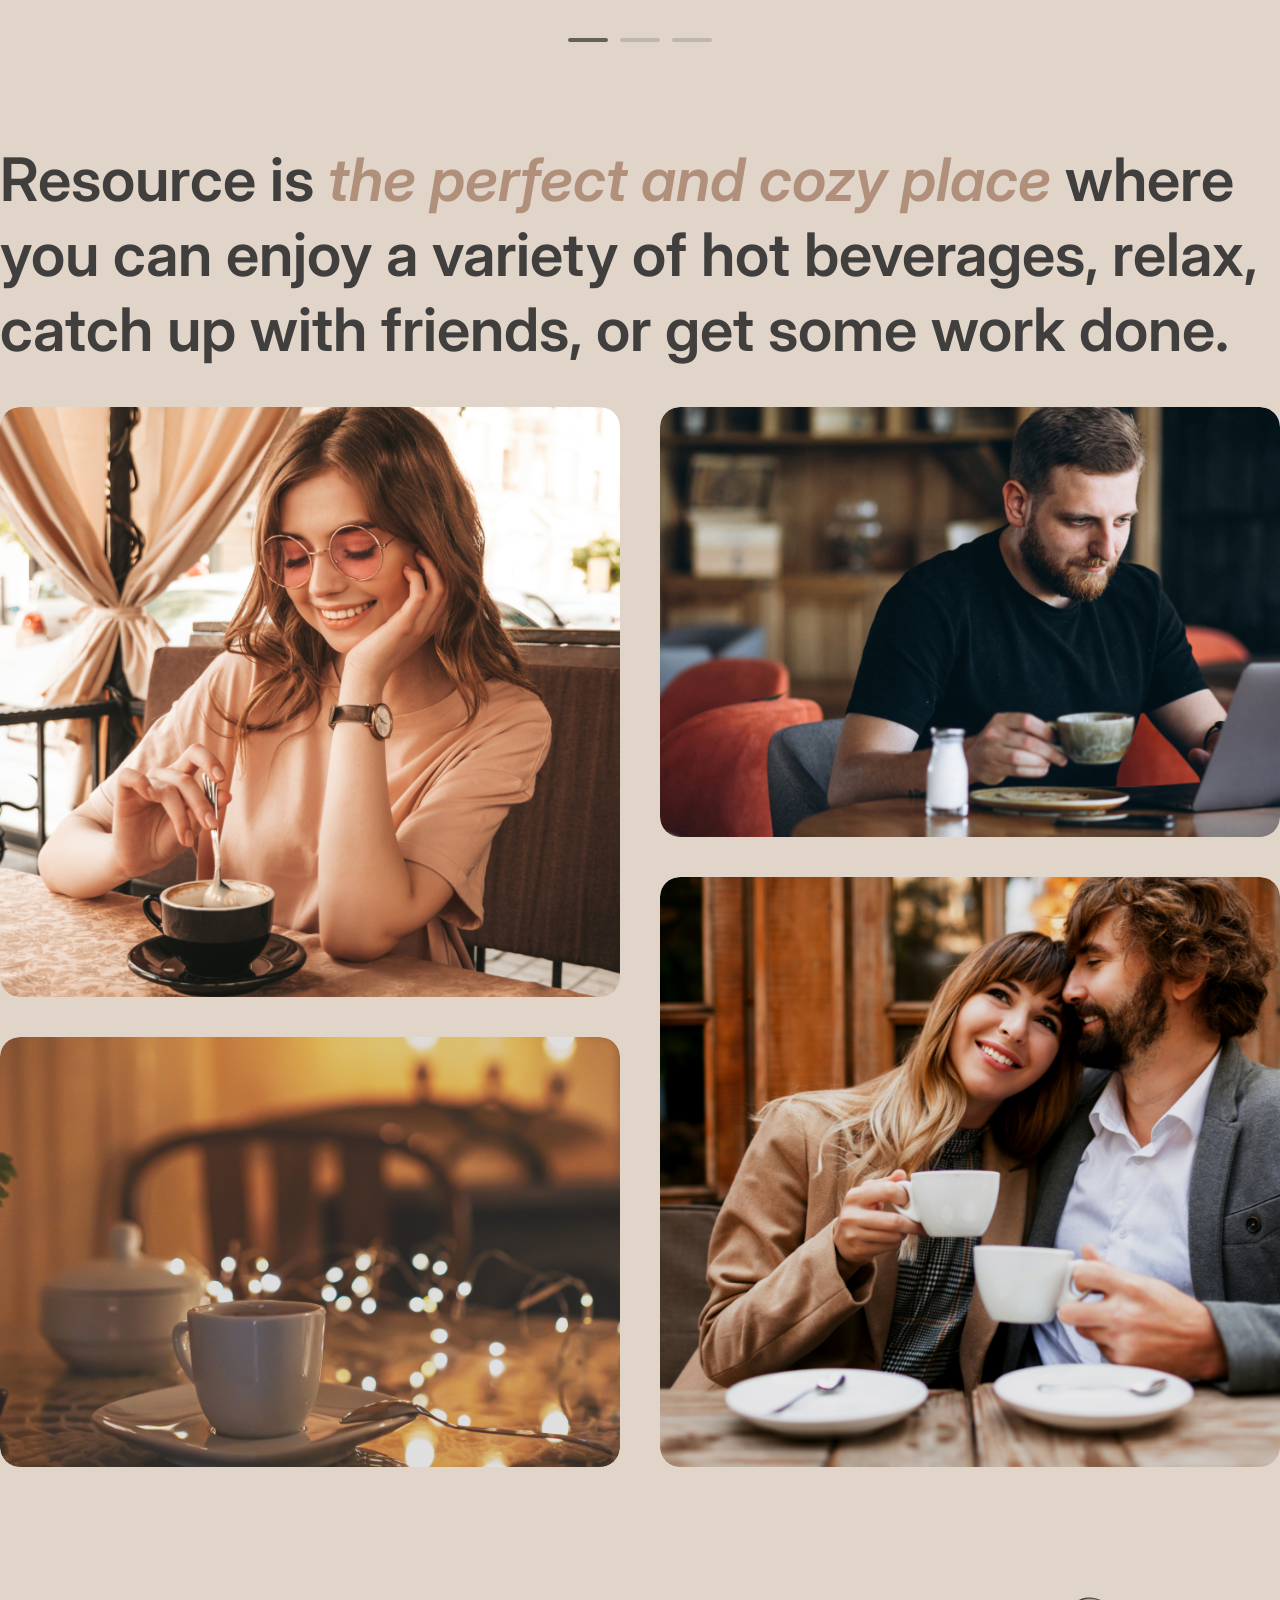
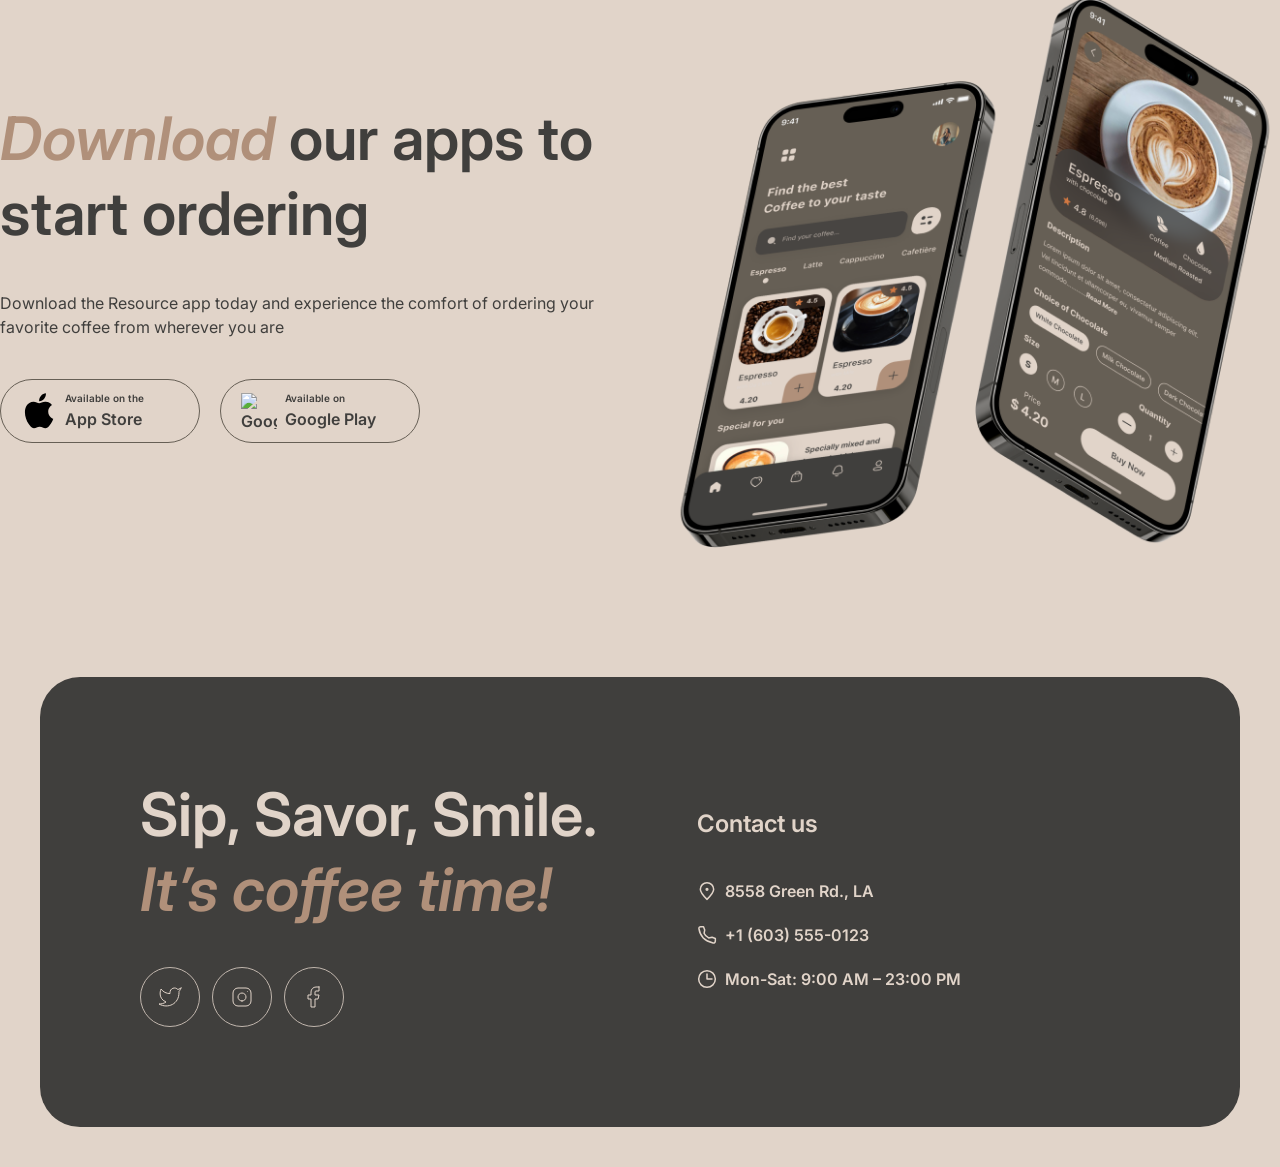
==== commit c54aae53: "feat: add new menu icons, script integration, and responsive style updates" ====
--- a/index.html
+++ b/index.html
@@ -152,8 +152,10 @@
         <footer>
             <div class="contacts" id="contacts">
                 <div class="contacts-offer">
-                    <h2 class="heading-2">Sip, Savor, Smile. <span class="heading-2.accent accent">It’s coffee
-                            time!</span></h2>
+                    <h2 class="heading-2">Sip, Savor, Smile.
+                        <pre></pre><span class="heading-2.accent accent">It’s coffee
+                            time!</span>
+                    </h2>
                     <div class="socials-footer">
                         <a href="https://twitter.com" target="_blank" rel="noopener noreferrer"
                             class="button-icon-light" aria-label="Twitter">
--- a/style.css
+++ b/style.css
@@ -23,6 +23,10 @@
     overflow-x: hidden;
 }
 
+html.lock,
+body.lock {
+    overflow: hidden;
+}
 
 :root {
     --main-font: 'Inter';
@@ -868,11 +872,11 @@
 }
 
 .burger.active .burger-line:nth-child(1) {
-    transform: translateY(1px) rotate(45deg);
+    transform: translateY(4px) rotate(45deg);
 }
 
 .burger.active .burger-line:nth-child(2) {
-    transform: translateY(-9px) rotate(-45deg);
+    transform: translateY(-7px) rotate(-45deg);
 }
 
 .bar {
@@ -885,6 +889,8 @@
 @media (max-width: 768px) {
     .burger {
         display: flex;
+        width: 44px;
+        height: 44px;
     }
 
     .nav-menu {
@@ -915,7 +921,7 @@
     }
 
     .nav-link {
-        font-size: 34px;
+        font-size: 32px;
     }
 
     .coffee-menu a {
@@ -927,4 +933,70 @@
         width: 40px;
         height: 40px;
     }
+
+    .hero-container {
+        padding: 100px 60px;
+    }
+
+    .favorite-coffee {
+        padding: 0 40px;
+    }
+
+    .about {
+        padding: 0 40px;
+    }
+
+    .about-images {
+        display: flex;
+        flex-direction: column;
+        gap: 40px;
+    }
+
+    .column-1 .about-img-box:last-child {
+        display: none;
+    }
+
+    .column-2 .about-img-box:first-child {
+        display: none;
+    }
+
+    .mobile-app {
+        padding: 0 40px;
+    }
+
+    .mobile-app-container {
+        display: flex;
+        flex-direction: column;
+        gap: 100px;
+    }
+
+    .mobile-app-offer {
+        max-width: 690px;
+    }
+
+    .mobile-app-image-wrap {
+        max-width: 100%;
+    }
+
+    .contacts {
+        padding: 100px 60px;
+        flex-direction: column;
+        align-items: flex-start;
+    }
+
+    .contacts-offer,
+    .contacts-info {
+        max-width: 590px;
+    }
+}
+
+
+@media (max-width: 380px) {
+    .header-container {
+        padding: 20px 16px;
+    }
+
+    .nav-menu {
+        padding: 60px 16px;
+    }
 }
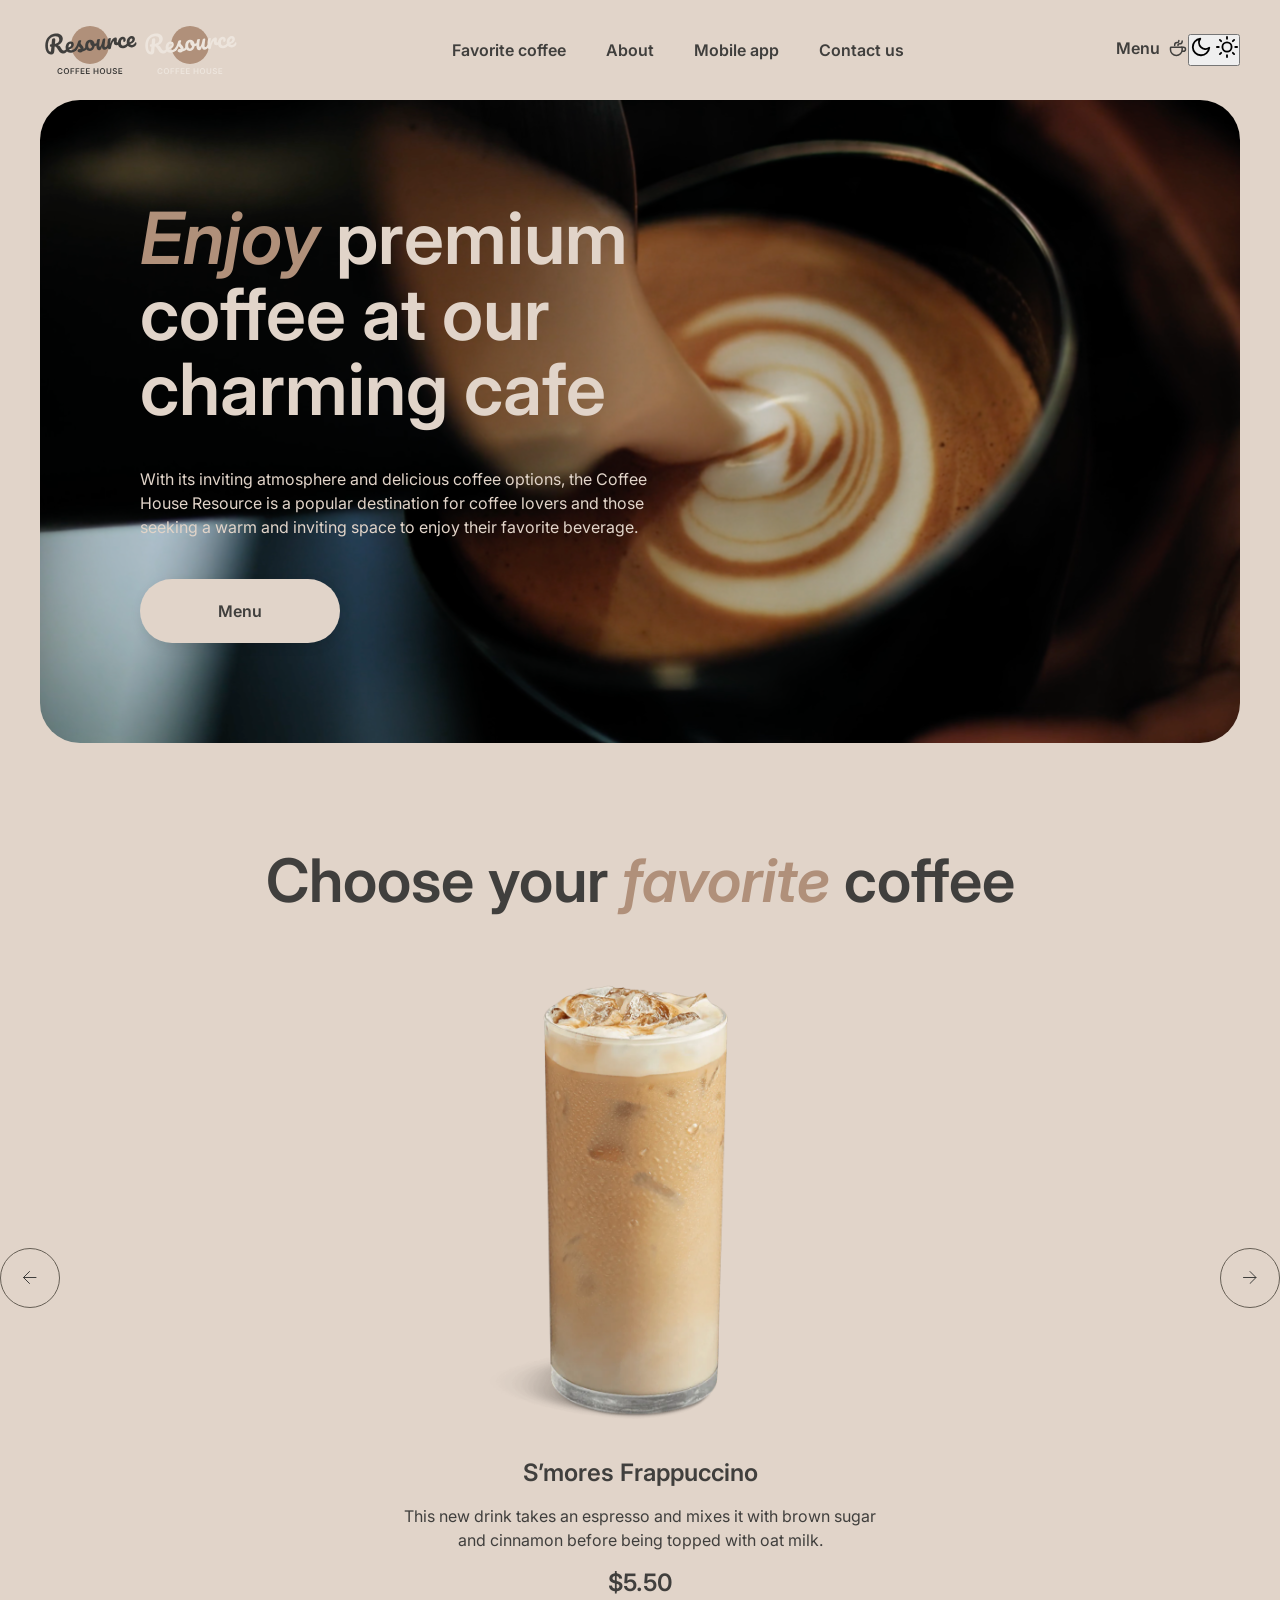
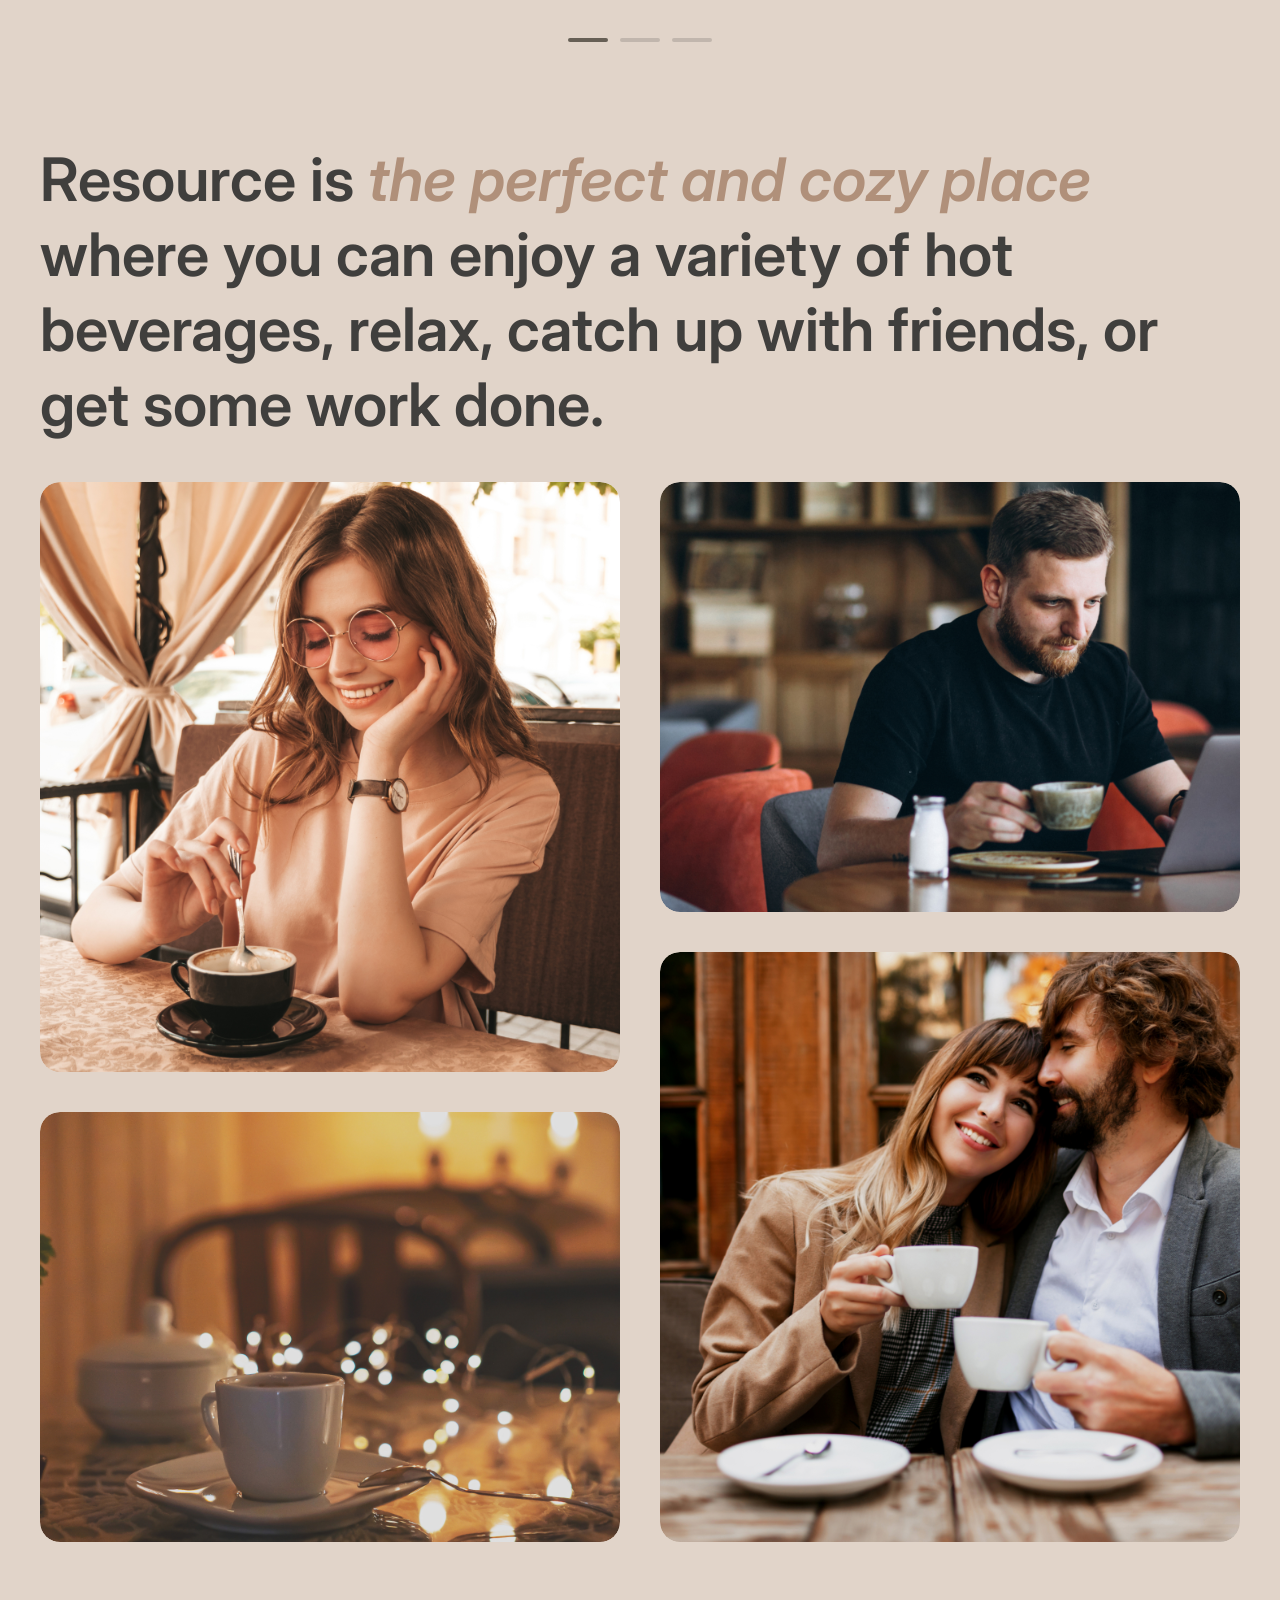
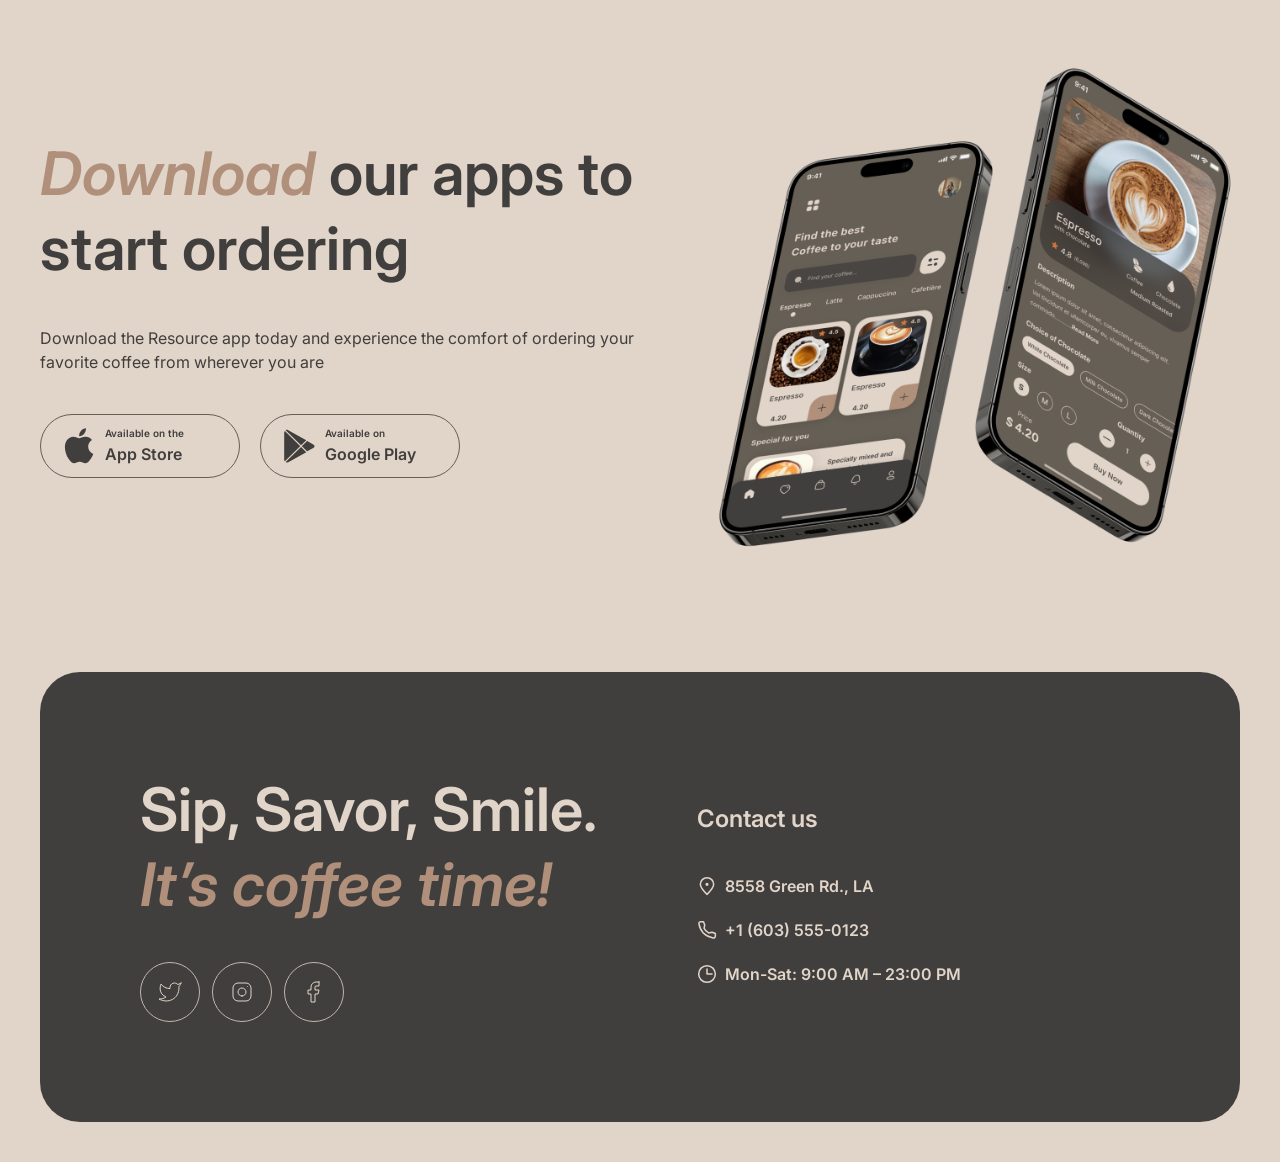
==== commit 1d8b51bd: "feat: add dark theme support with theme toggle functionality and UI assets" ====
--- a/index.html
+++ b/index.html
@@ -21,7 +21,8 @@
         <header>
             <div class="header-container">
                 <a href="index.html" class="header-icon">
-                    <img class="logo-coffee" src="assets/main-logo.svg" alt="Coffee House logo" />
+                    <img class="logo-coffee logo-light" src="assets/main-logo.svg" alt="Coffee House logo" />
+                    <img class="logo-coffee logo-dark" src="assets/main-logo-dark.svg" alt="Coffee House logo" />
                 </a>
 
                 <nav class="nav-menu" id="nav-menu">
@@ -40,10 +41,29 @@
                     </div>
                 </nav>
 
-                <button class="burger" id="burger" aria-label="Open menu">
-                    <span class="burger-line bar"></span>
-                    <span class="burger-line bar"></span>
-                </button>
+                <div class="header-actions">
+                    <button id="theme-toggle" class="theme-toggle" aria-label="Toggle theme" title="Switch theme">
+                        <svg class="theme-icon theme-icon-moon" width="22" height="22" viewBox="0 0 24 24" fill="none" stroke="currentColor" stroke-width="2" stroke-linecap="round" stroke-linejoin="round">
+                            <path d="M21 12.79A9 9 0 1 1 11.21 3 7 7 0 0 0 21 12.79Z"></path>
+                        </svg>
+                        <svg class="theme-icon theme-icon-sun" width="22" height="22" viewBox="0 0 24 24" fill="none" stroke="currentColor" stroke-width="2" stroke-linecap="round" stroke-linejoin="round">
+                            <circle cx="12" cy="12" r="5"></circle>
+                            <line x1="12" y1="1" x2="12" y2="3"></line>
+                            <line x1="12" y1="21" x2="12" y2="23"></line>
+                            <line x1="4.22" y1="4.22" x2="5.64" y2="5.64"></line>
+                            <line x1="18.36" y1="18.36" x2="19.78" y2="19.78"></line>
+                            <line x1="1" y1="12" x2="3" y2="12"></line>
+                            <line x1="21" y1="12" x2="23" y2="12"></line>
+                            <line x1="4.22" y1="19.78" x2="5.64" y2="18.36"></line>
+                            <line x1="18.36" y1="5.64" x2="19.78" y2="4.22"></line>
+                        </svg>
+                    </button>
+
+                    <button class="burger" id="burger" aria-label="Open menu">
+                        <span class="burger-line bar"></span>
+                        <span class="burger-line bar"></span>
+                    </button>
+                </div>
             </div>
             <div class="header-hero">
                 <div class="hero-container">
@@ -65,12 +85,12 @@
                     <div class="favorite-slider">
                         <div class="slider">
                             <button class="button-icon-dark" aria-label="Previous slide">
-                                <img src="assets/arrowleft.svg" alt="arrow left" />
+                                <img src="assets/arrowleft.svg" alt="arrow left">
                             </button>
                             <div class="row-slider">
                                 <div class="slider-content">
                                     <div class="slider-image-wrapper">
-                                        <img src="assets/coffee-slider-1.png" alt="S’mores Frappuccino" />
+                                        <img src="assets/coffee-slider-1.png" alt="S’mores Frappuccino">
                                     </div>
                                     <div class="slider-description">
                                         <h3 class="heading-3">S’mores Frappuccino</h3>
@@ -81,7 +101,7 @@
                                 </div>
                             </div>
                             <button class="button-icon-dark" aria-label="Next slide">
-                                <img src="assets/arrowright.svg" alt="arrow right" />
+                                <img src="assets/arrowright.svg" alt="arrow right">
                             </button>
                         </div>
                         <div class="controls">
@@ -100,18 +120,18 @@
                     <div class="about-images">
                         <div class="column-1">
                             <div class="about-img-box">
-                                <img src="assets/about-1.svg" alt="Barista preparing coffee" />
-                            </div>
-                            <div class="about-img-box">
-                                <img src="assets/about-2.svg" alt="Coffee House interior" />
+                                <img src="assets/about-1.svg" alt="Barista preparing coffee">
+                            </div>
+                            <div class="about-img-box">
+                                <img src="assets/about-2.svg" alt="Coffee House interior">
                             </div>
                         </div>
                         <div class="column-2">
                             <div class="about-img-box">
-                                <img src="assets/about-3.svg" alt="Coffee drink with foam art" />
-                            </div>
-                            <div class="about-img-box">
-                                <img src="assets/about-4.svg" alt="Friends enjoying coffee" />
+                                <img src="assets/about-3.svg" alt="Coffee drink with foam art">
+                            </div>
+                            <div class="about-img-box">
+                                <img src="assets/about-4.svg" alt="Friends enjoying coffee">
                             </div>
                         </div>
                     </div>
@@ -127,7 +147,7 @@
                         <div class="mobile-app-buttons">
                             <a href="https://www.apple.com/app-store/" target="_blank" rel="noopener noreferrer"
                                 class="button-app-store">
-                                <img src="assets/apple.svg" alt="Apple icon" class="app-icon" />
+                                <img src="assets/apple.svg" alt="Apple icon" class="app-icon">
                                 <div class="app-btn-text">
                                     <span class="caption">Available on the</span>
                                     <span class="app-store-title">App Store</span>
@@ -135,7 +155,7 @@
                             </a>
                             <a href="https://play.google.com/store" target="_blank" rel="noopener noreferrer"
                                 class="button-google-play">
-                                <img src="assets/gogle-icon.svg" alt="Google Play icon" class="app-icon" />
+                                <img src="assets/gogle-icon.svg" alt="Google Play icon" class="app-icon">
                                 <div class="app-btn-text">
                                     <span class="caption">Available on</span>
                                     <span class="app-store-title">Google Play</span>
@@ -144,7 +164,7 @@
                         </div>
                     </div>
                     <div class="mobile-app-image-wrap">
-                        <img src="assets/mobile-screens.png" alt="Resource Mobile App screenshots" />
+                        <img src="assets/mobile-screens.png" alt="Resource Mobile App screenshots">
                     </div>
                 </div>
             </section>
@@ -152,22 +172,22 @@
         <footer>
             <div class="contacts" id="contacts">
                 <div class="contacts-offer">
-                    <h2 class="heading-2">Sip, Savor, Smile.
-                        <pre></pre><span class="heading-2.accent accent">It’s coffee
-                            time!</span>
+                    <h2 class="heading-2">
+                        Sip, Savor, Smile. <br>
+                        <span class="heading-2.accent accent">It’s coffee time!</span>
                     </h2>
                     <div class="socials-footer">
                         <a href="https://twitter.com" target="_blank" rel="noopener noreferrer"
                             class="button-icon-light" aria-label="Twitter">
-                            <img src="assets/twitter.svg" alt="twitter icon" />
+                            <img src="assets/twitter.svg" alt="twitter icon">
                         </a>
                         <a href="https://instagram.com" target="_blank" rel="noopener noreferrer"
                             class="button-icon-light" aria-label="Instagram">
-                            <img src="assets/instagram.svg" alt="instagram icon" />
+                            <img src="assets/instagram.svg" alt="instagram icon">
                         </a>
                         <a href="https://facebook.com" target="_blank" rel="noopener noreferrer"
                             class="button-icon-light" aria-label="Facebook">
-                            <img src="assets/facebook.svg" alt="facebook icon" />
+                            <img src="assets/facebook.svg" alt="facebook icon">
                         </a>
                     </div>
                 </div>
@@ -175,15 +195,15 @@
                     <h3 class="heading-3">Contact us</h3>
                     <div class="contacts-info-container">
                         <a href="https://maps.google.com/?q=8558+Green+Rd+LA" target="_blank" rel="noopener noreferrer">
-                            <img src="assets/pin-alt.svg" alt="pin-alt" />
+                            <img src="assets/pin-alt.svg" alt="pin-alt">
                             <p>8558 Green Rd., LA</p>
                         </a>
                         <a href="tel:+16035550123">
-                            <img src="assets/phone.svg" alt="phone icon" />
+                            <img src="assets/phone.svg" alt="phone icon">
                             <p>+1 (603) 555-0123</p>
                         </a>
                         <div class="contact-item">
-                            <img src="assets/clock.svg" alt="clock icon" />
+                            <img src="assets/clock.svg" alt="clock icon">
                             <p>Mon-Sat: 9:00 AM – 23:00 PM</p>
                         </div>
                     </div>
--- a/style.css
+++ b/style.css
@@ -445,7 +445,7 @@
 }
 
 .about {
-    margin-bottom: 100px;
+    margin: 0 40px 100px 40px;
 }
 
 .about-container {
@@ -508,7 +508,7 @@
 }
 
 .mobile-app {
-    margin-bottom: 100px;
+    margin: 0 40px 100px 40px;
 }
 
 .mobile-app-container {
@@ -884,6 +884,20 @@
     width: 16px;
     border: 1.5px solid #403F3D;
     transition: all 0.3s ease-in-out;
+}
+
+@media (max-width: 900px) {
+    .mobile-app-container {
+        display: flex;
+        flex-direction: column;
+        gap: 100px;
+    }
+
+    .contacts {
+        padding: 100px 60px;
+        flex-direction: column;
+        align-items: flex-start;
+    }
 }
 
 @media (max-width: 768px) {
@@ -942,10 +956,6 @@
         padding: 0 40px;
     }
 
-    .about {
-        padding: 0 40px;
-    }
-
     .about-images {
         display: flex;
         flex-direction: column;
@@ -960,28 +970,12 @@
         display: none;
     }
 
-    .mobile-app {
-        padding: 0 40px;
-    }
-
-    .mobile-app-container {
-        display: flex;
-        flex-direction: column;
-        gap: 100px;
-    }
-
     .mobile-app-offer {
         max-width: 690px;
     }
 
     .mobile-app-image-wrap {
         max-width: 100%;
-    }
-
-    .contacts {
-        padding: 100px 60px;
-        flex-direction: column;
-        align-items: flex-start;
     }
 
     .contacts-offer,
@@ -993,10 +987,49 @@
 
 @media (max-width: 380px) {
     .header-container {
-        padding: 20px 16px;
+        padding: 16px 16px;
     }
 
     .nav-menu {
         padding: 60px 16px;
     }
+
+    .header-hero {
+        padding: 16px 16px;
+    }
+
+    .hero-container {
+        padding: 60px 16px;
+    }
+
+    .hero-offer h1.heading-1 {
+        font-size: 42px;
+    }
+
+    .favorite-coffee {
+        padding: 0 16px;
+    }
+
+    .favorite-coffee h2.heading-2 {
+        font-size: 32px;
+    }
+
+    .slider {
+        gap: 40px
+    }
+
+    .button-icon-dark {
+        display: none;
+    }
+
+    .about,
+    .mobile-app {
+        padding: 0 16px;
+    }
+
+    .about h2.heading-2,
+    .mobile-app-offer h2.heading-2 {
+        font-size: 32px;
+
+    }
 }
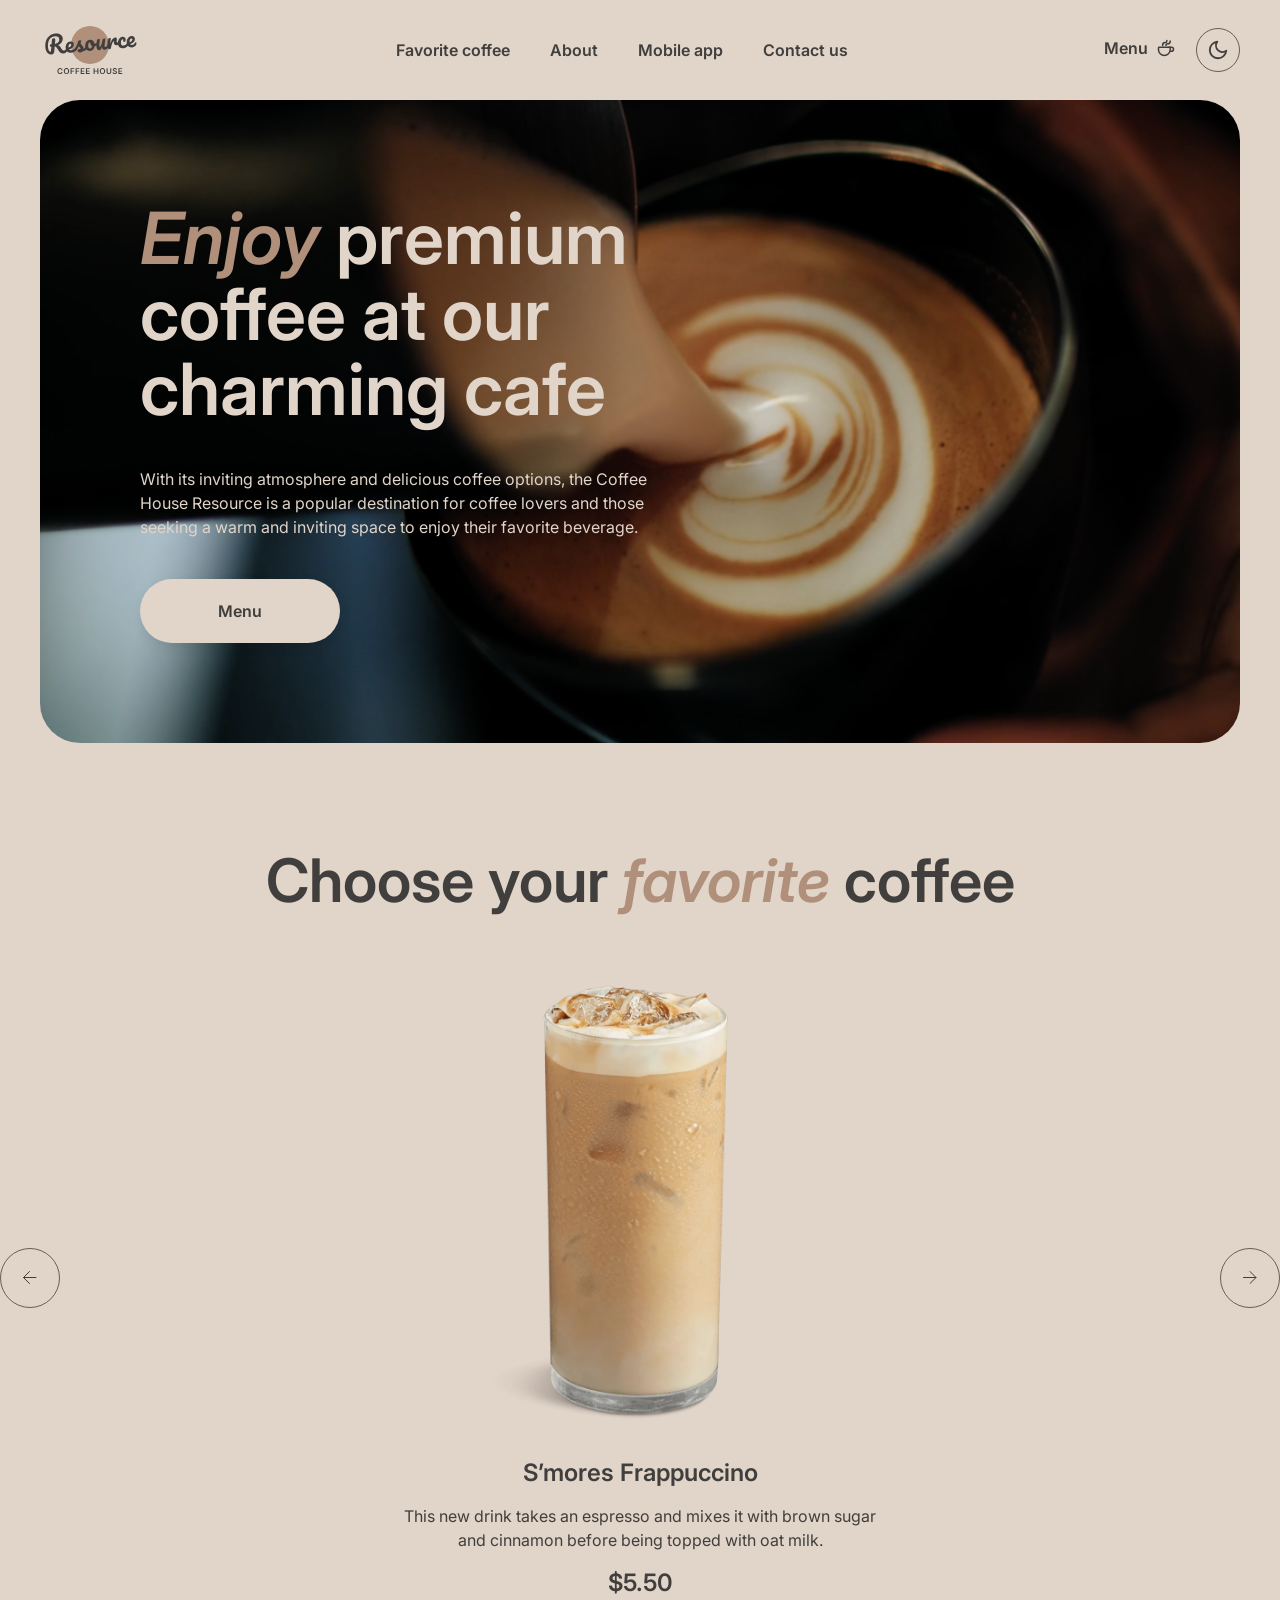
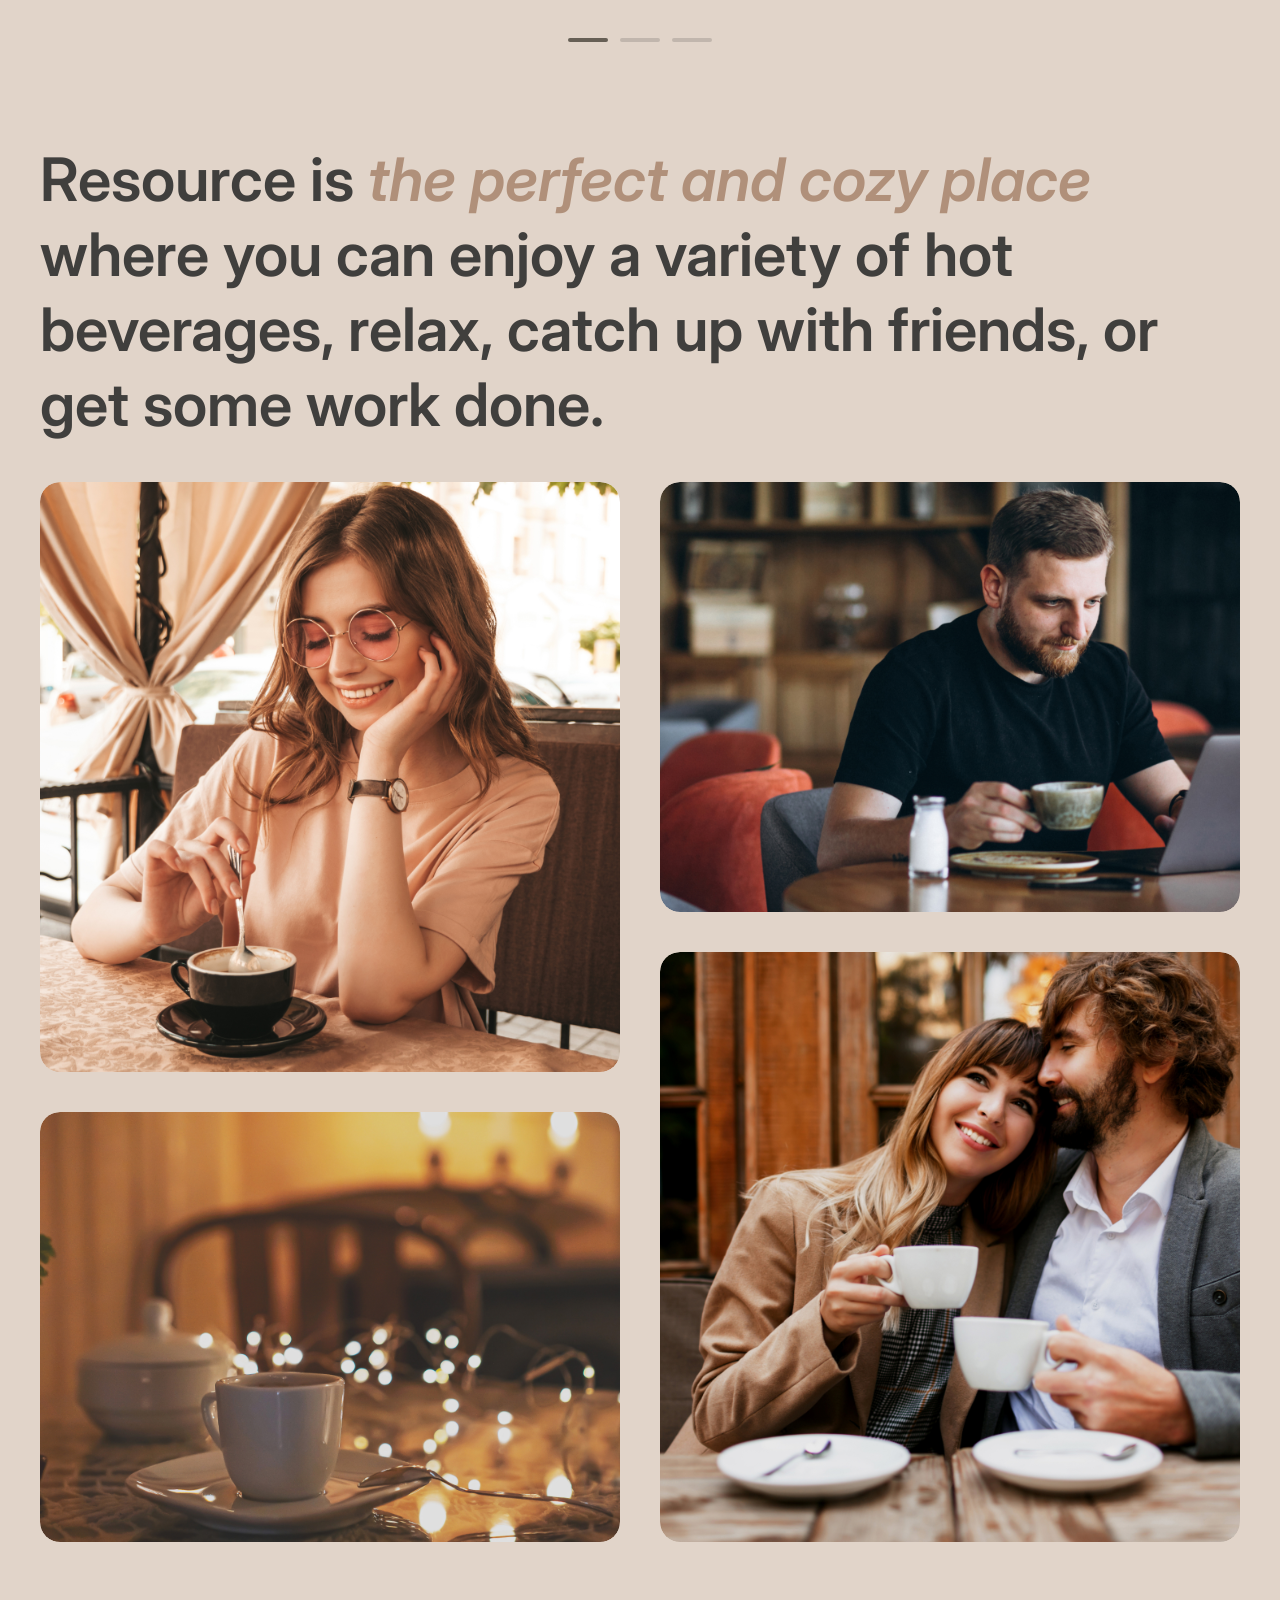
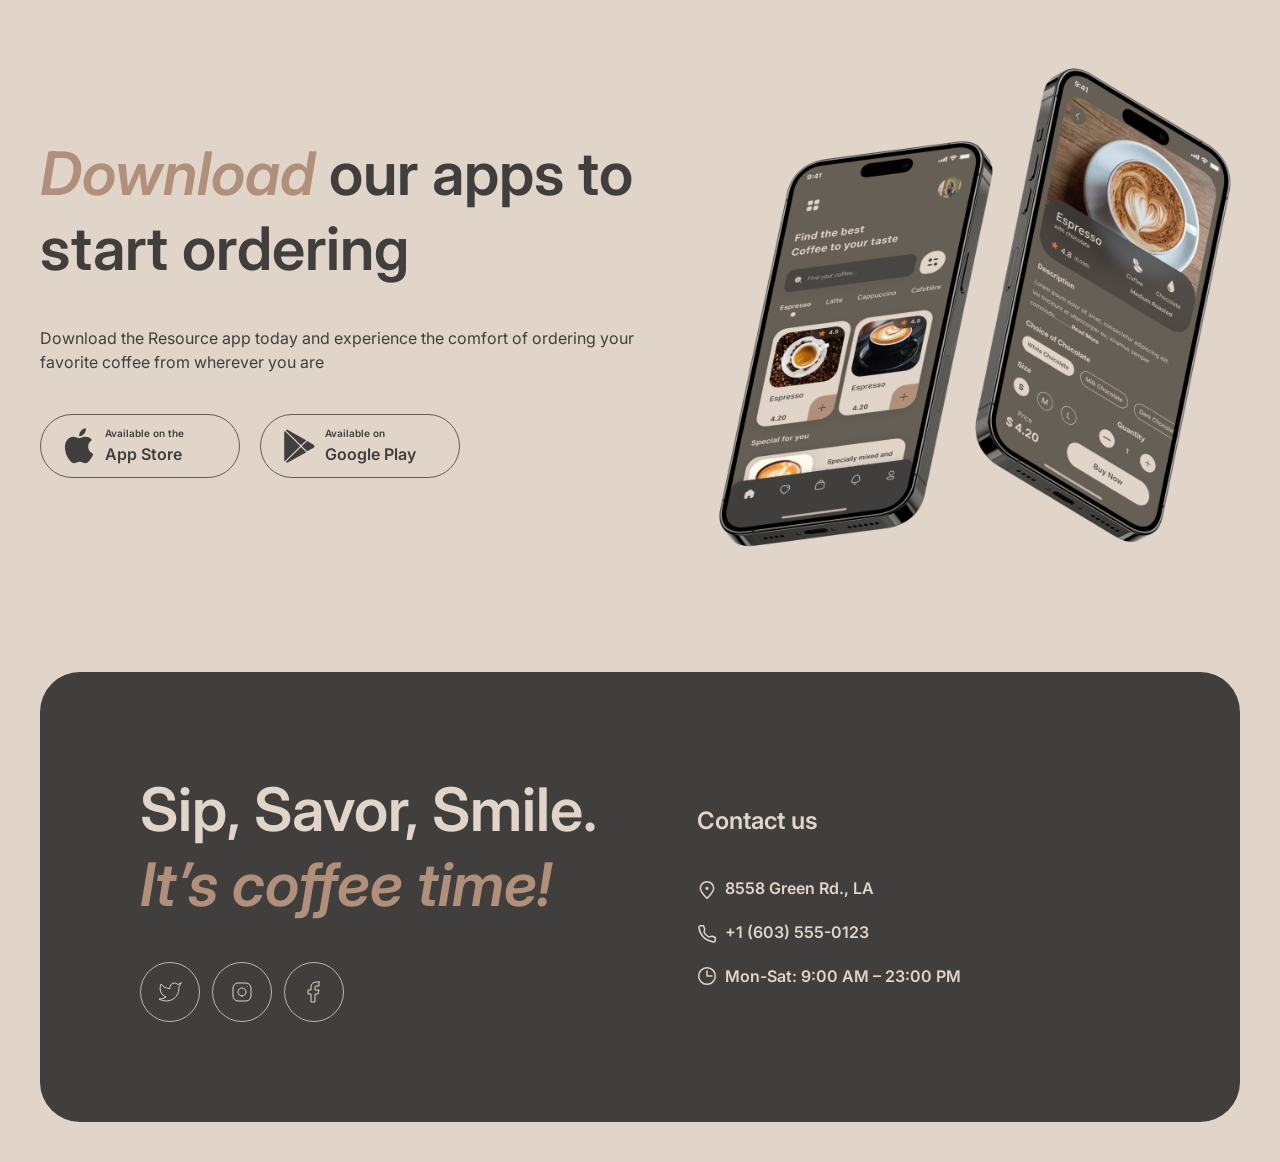
==== commit d17f3c8e: "refactor: improve semantic HTML markup and add load-more button" ====
--- a/index.html
+++ b/index.html
@@ -65,10 +65,12 @@
                     </button>
                 </div>
             </div>
-            <div class="header-hero">
+        </header>
+        <main>
+            <section class="header-hero">
                 <div class="hero-container">
                     <div class="hero-offer">
-                        <h1 class="heading-1"><span class="heading-1.accent accent">Enjoy</span> premium coffee at our
+                        <h1 class="heading-1"><span class="accent">Enjoy</span> premium coffee at our
                             charming cafe</h1>
                         <p class="medium">With its inviting atmosphere and delicious coffee options, the Coffee House
                             Resource is a popular destination for coffee lovers and those seeking a warm and inviting
@@ -76,12 +78,10 @@
                         <a href="menu.html" class="button-primary">Menu</a>
                     </div>
                 </div>
-            </div>
-        </header>
-        <main>
+            </section>
             <section class="favorite-coffee" id="favorite-coffee">
                 <div class="favorite-coffee-container">
-                    <h2 class="heading-2">Choose your <span class="heading-2.accent accent">favorite</span> coffee</h2>
+                    <h2 class="heading-2">Choose your <span class="accent">favorite</span> coffee</h2>
                     <div class="favorite-slider">
                         <div class="slider">
                             <button class="button-icon-dark" aria-label="Previous slide">
@@ -114,7 +114,7 @@
             </section>
             <section class="about" id="about">
                 <div class="about-container">
-                    <h2 class="heading-2">Resource is <span class="heading-2.accent accent">the perfect and cozy
+                    <h2 class="heading-2">Resource is <span class="accent">the perfect and cozy
                             place</span> where you can enjoy a variety of hot beverages, relax, catch up with friends,
                         or get some work done.</h2>
                     <div class="about-images">
@@ -140,7 +140,7 @@
             <section class="mobile-app" id="mobile-app">
                 <div class="mobile-app-container">
                     <div class="mobile-app-offer">
-                        <h2 class="heading-2"><span class="heading-2.accent accent">Download</span> our apps to start
+                        <h2 class="heading-2"><span class="accent">Download</span> our apps to start
                             ordering</h2>
                         <p class="medium">Download the Resource app today and experience the comfort of ordering your
                             favorite coffee from wherever you are</p>
@@ -174,7 +174,7 @@
                 <div class="contacts-offer">
                     <h2 class="heading-2">
                         Sip, Savor, Smile. <br>
-                        <span class="heading-2.accent accent">It’s coffee time!</span>
+                        <span class="accent">It’s coffee time!</span>
                     </h2>
                     <div class="socials-footer">
                         <a href="https://twitter.com" target="_blank" rel="noopener noreferrer"
--- a/style.css
+++ b/style.css
@@ -13,19 +13,6 @@
     font-size: 16px;
     -webkit-font-smoothing: antialiased;
     -moz-osx-font-smoothing: grayscale;
-}
-
-body {
-    font-family: var(--main-font);
-    background-color: var(--Body);
-    color: var(--Dark);
-    line-height: 1.5;
-    overflow-x: hidden;
-}
-
-html.lock,
-body.lock {
-    overflow: hidden;
 }
 
 :root {
@@ -40,6 +27,32 @@
     --Border-Dark: #665F55;
 }
 
+html.dark {
+    --main-font: 'Inter';
+    --Dark: #EDE5DD;
+    --Light: #25201D;
+    --Accent: #C99F84;
+    --Body: #1C1816;
+    --Container: #3A322C;
+    --Backdrop: rgba(28, 24, 22, 0.85);
+    --Border-Light: #4A4038;
+    --Border-Dark: #78695C;
+}
+
+body {
+    font-family: var(--main-font);
+    background-color: var(--Body);
+    color: var(--Dark);
+    line-height: 1.5;
+    overflow-x: hidden;
+    transition: background-color 0.3s ease, color 0.3s ease;
+}
+
+html.lock,
+body.lock {
+    overflow: hidden;
+}
+
 .heading-1 {
     font-family: var(--main-font);
     font-weight: 600;
@@ -160,6 +173,92 @@
     object-fit: contain;
     display: block;
     cursor: pointer;
+}
+
+.logo-coffee.logo-dark {
+    display: none;
+}
+
+html.dark .logo-coffee.logo-light {
+    display: none;
+}
+
+html.dark .logo-coffee.logo-dark {
+    display: block;
+}
+
+.header-actions {
+    display: flex;
+    align-items: center;
+    gap: 16px;
+    margin-left: 20px;
+}
+
+.theme-toggle {
+    width: 44px;
+    height: 44px;
+    border-radius: 50%;
+    border: 1px solid var(--Border-Dark);
+    background-color: transparent;
+    color: var(--Dark);
+    cursor: pointer;
+    display: inline-flex;
+    align-items: center;
+    justify-content: center;
+    transition: all 0.3s cubic-bezier(0.4, 0, 0.2, 1);
+    position: relative;
+    outline: none;
+    flex-shrink: 0;
+    padding: 0;
+}
+
+.theme-toggle:hover {
+    background-color: var(--Border-Dark);
+    color: var(--Light);
+    transform: rotate(15deg) scale(1.05);
+}
+
+.theme-toggle .theme-icon {
+    width: 22px;
+    height: 22px;
+    stroke: currentColor;
+    transition: transform 0.4s cubic-bezier(0.4, 0, 0.2, 1), opacity 0.3s ease;
+}
+
+.theme-toggle .theme-icon-sun {
+    display: none;
+    opacity: 0;
+    transform: rotate(90deg) scale(0.5);
+}
+
+.theme-toggle .theme-icon-moon {
+    display: block;
+    opacity: 1;
+    transform: rotate(0deg) scale(1);
+}
+
+html.dark .theme-toggle {
+    border-color: var(--Border-Dark);
+    color: var(--Accent);
+}
+
+html.dark .theme-toggle:hover {
+    background-color: rgba(201, 159, 132, 0.15);
+    border-color: var(--Accent);
+    color: #FFF;
+    box-shadow: 0 0 16px rgba(201, 159, 132, 0.3);
+}
+
+html.dark .theme-toggle .theme-icon-moon {
+    display: none;
+    opacity: 0;
+    transform: rotate(-90deg) scale(0.5);
+}
+
+html.dark .theme-toggle .theme-icon-sun {
+    display: block;
+    opacity: 1;
+    transform: rotate(0deg) scale(1);
 }
 
 .nav-menu {
@@ -304,10 +403,30 @@
     box-shadow: 0 4px 12px rgba(0, 0, 0, 0.08);
 }
 
+.button-primary::after {
+    content: '';
+    display: inline-block;
+    width: 0;
+    height: 20px;
+    opacity: 0;
+    margin-left: 0;
+    background-image: url('assets/coffee-cup.svg');
+    background-size: contain;
+    background-repeat: no-repeat;
+    background-position: center;
+    transition: width 0.3s ease, margin-left 0.3s ease, opacity 0.3s ease;
+}
+
 .button-primary:hover {
     background-color: #f7f3ef;
     transform: translateY(-2px);
     box-shadow: 0 8px 20px rgba(0, 0, 0, 0.15);
+}
+
+.button-primary:hover::after {
+    width: 20px;
+    margin-left: 8px;
+    opacity: 1;
 }
 
 .button-primary:active {
@@ -351,6 +470,7 @@
     border-radius: 50%;
     border: 1px solid var(--Border-Dark);
     background-color: transparent;
+    color: var(--Dark);
     display: inline-flex;
     align-items: center;
     justify-content: center;
@@ -362,6 +482,7 @@
 
 .button-icon-dark:hover {
     background-color: var(--Border-Dark);
+    color: var(--Light);
 }
 
 .button-icon-dark:hover img {
@@ -706,12 +827,15 @@
     font-weight: 600;
     line-height: 150%;
     position: relative;
+    cursor: pointer;
+}
+
+.contacts-info-container a p {
+    position: relative;
     padding-bottom: 4px;
-    transition: color 0.3s ease;
-    cursor: pointer;
-}
-
-.contacts-info-container a::after {
+}
+
+.contacts-info-container a p::after {
     content: '';
     position: absolute;
     bottom: 0;
@@ -722,7 +846,7 @@
     transition: width 0.3s ease;
 }
 
-.contacts-info-container a:hover::after {
+.contacts-info-container a:hover p::after {
     width: 100%;
 }
 
@@ -790,6 +914,11 @@
     border-color: var(--Container);
 }
 
+.tab-item:hover img,
+.tab-item.active img {
+    background-color: var(--Body);
+}
+
 .tab-item img {
     width: 30px;
     height: 30px;
@@ -797,6 +926,30 @@
     background-color: var(--Border-Light);
     padding: 6px;
     object-fit: contain;
+    transition: background-color 0.3s ease;
+}
+
+.button-secondary {
+    display: inline-flex;
+    align-items: center;
+    justify-content: center;
+    width: 100%;
+    height: 44px;
+    border-radius: 100px;
+    border: 1px solid var(--Border-Dark);
+    background-color: transparent;
+    color: var(--Dark);
+    font-family: var(--main-font);
+    font-size: 16px;
+    font-weight: 600;
+    cursor: pointer;
+    transition: all 0.3s ease;
+}
+
+.button-secondary:hover {
+    background-color: var(--Container);
+    border-color: var(--Container);
+    color: var(--Light);
 }
 
 .menu-grid {
@@ -850,6 +1003,31 @@
 .preview-description .medium {
     color: var(--Dark);
     flex-grow: 1;
+}
+
+.button-refresh {
+    display: none;
+    align-items: center;
+    justify-content: center;
+    width: 60px;
+    height: 60px;
+    border-radius: 50%;
+    border: 1px solid var(--Border-Dark);
+    background-color: transparent;
+    color: var(--Dark);
+    cursor: pointer;
+    margin-top: 40px;
+    transition: all 0.3s ease;
+}
+
+.button-refresh:hover {
+    background-color: var(--Container);
+    border-color: var(--Container);
+    color: var(--Light);
+}
+
+.button-refresh svg {
+    stroke: currentColor;
 }
 
 .desktop-only {
@@ -982,10 +1160,35 @@
     .contacts-info {
         max-width: 590px;
     }
-}
-
-
-@media (max-width: 380px) {
+
+    .menu-container {
+        padding: 0 40px;
+    }
+
+    .menu-grid {
+        grid-template-columns: repeat(2, 1fr);
+        gap: 40px;
+        max-width: 688px;
+        margin: 0 auto;
+    }
+
+    .menu-grid .preview:nth-child(n+5) {
+        display: none;
+    }
+
+    .button-refresh {
+        display: inline-flex;
+    }
+}
+
+@media (max-width: 600px) {
+    .hero-offer h1.heading-1 {
+        font-size: 42px;
+    }
+}
+
+
+@media (max-width: 450px) {
     .header-container {
         padding: 16px 16px;
     }
@@ -1030,6 +1233,244 @@
     .about h2.heading-2,
     .mobile-app-offer h2.heading-2 {
         font-size: 32px;
-
+    }
+
+    .menu-container {
+        padding: 0 16px;
+    }
+
+    .menu-offer h1.heading-2 {
+        font-size: 32px;
+    }
+
+    .menu-grid {
+        grid-template-columns: 1fr;
+        max-width: 310px;
+        margin: 0 auto;
+    }
+
+    .button-refresh {
+        display: inline-flex;
+    }
+}
+
+/* ==========================================
+   Dark Theme Refinements & Enhancements
+   ========================================== */
+
+body,
+.wrapper,
+.header-container,
+.hero-container,
+.contacts,
+.preview,
+.button-primary,
+.button-icon-dark,
+.button-icon-light,
+.button-app-store,
+.button-google-play,
+.tab-item,
+.nav-link,
+.coffee-menu a {
+    transition: background-color 0.3s ease, color 0.3s ease, border-color 0.3s ease, box-shadow 0.3s ease;
+}
+
+html.dark .hero-container {
+    background-color: #25201D;
+    border: 1px solid rgba(225, 212, 201, 0.12);
+    box-shadow: 0 16px 40px rgba(0, 0, 0, 0.45);
+}
+
+html.dark .hero-offer h1.heading-1,
+html.dark .hero-offer p.medium {
+    color: #EDE5DD;
+}
+
+html.dark .button-primary {
+    background-color: #EDE5DD;
+    color: #1C1816;
+}
+
+html.dark .button-primary:hover {
+    background-color: #FFFFFF;
+    box-shadow: 0 8px 24px rgba(201, 159, 132, 0.3);
+}
+
+html.dark .coffee-cup {
+    filter: invert(90%) sepia(10%) saturate(150%) hue-rotate(350deg);
+}
+
+html.dark .favorite-coffee h2.heading-2,
+html.dark .slider-description h3.heading-3,
+html.dark .slider-description p.medium,
+html.dark .slider-description p.price {
+    color: #EDE5DD;
+}
+
+html.dark .button-icon-dark {
+    border-color: rgba(225, 212, 201, 0.25);
+    color: #EDE5DD;
+}
+
+html.dark .button-icon-dark img {
+    filter: brightness(0) invert(0.92);
+}
+
+html.dark .button-icon-dark:hover {
+    background-color: var(--Container);
+    border-color: var(--Accent);
+}
+
+html.dark .control {
+    background-color: var(--Border-Light);
+}
+
+html.dark .control.active {
+    background-color: var(--Accent);
+}
+
+html.dark .about h2.heading-2 {
+    color: #EDE5DD;
+}
+
+html.dark .about-img-box {
+    box-shadow: 0 8px 24px rgba(0, 0, 0, 0.35);
+}
+
+
+html.dark .mobile-app-offer h2.heading-2,
+html.dark .mobile-app-offer p.medium {
+    color: #EDE5DD;
+}
+
+html.dark .button-app-store,
+html.dark .button-google-play {
+    border-color: var(--Border-Dark);
+    color: #EDE5DD;
+}
+
+html.dark .button-app-store .app-icon,
+html.dark .button-google-play .app-icon {
+    filter: invert(90%) sepia(10%) saturate(150%) hue-rotate(350deg);
+}
+
+html.dark .button-app-store:hover,
+html.dark .button-google-play:hover {
+    background-color: var(--Border-Dark);
+    border-color: var(--Border-Dark);
+    color: #EDE5DD;
+}
+
+
+html.dark .contacts {
+    background-color: #25201D;
+    border: 1px solid rgba(225, 212, 201, 0.12);
+    box-shadow: 0 16px 40px rgba(0, 0, 0, 0.45);
+}
+
+html.dark .contacts-offer h2.heading-2,
+html.dark .contacts-info h3.heading-3,
+html.dark .contacts-info-container a,
+html.dark .contacts-info-container .contact-item {
+    color: #EDE5DD;
+}
+
+html.dark .contacts-info-container a::after {
+    background-color: #EDE5DD;
+}
+
+html.dark .button-icon-light {
+    border-color: var(--Border-Dark);
+}
+
+html.dark .button-icon-light:hover {
+    background-color: var(--Container);
+    border-color: var(--Accent);
+}
+
+html.dark .button-icon-light:hover img {
+    filter: brightness(1.2);
+}
+
+html.dark .menu-offer p:first-child,
+html.dark .menu-offer .heading-2,
+html.dark p[class*="heading-2"] {
+    color: #EDE5DD;
+}
+
+html.dark .tab-item {
+    border-color: var(--Border-Light);
+    color: #EDE5DD;
+}
+
+html.dark .tab-item:hover,
+html.dark .tab-item.active {
+    background-color: var(--Container);
+    border-color: var(--Accent);
+    color: #EDE5DD;
+}
+
+html.dark .tab-item img {
+    background-color: #2E2723;
+}
+
+html.dark .tab-item:hover img,
+html.dark .tab-item.active img {
+    background-color: #1C1816;
+}
+
+html.dark .button-secondary {
+    border-color: var(--Border-Light);
+    color: #EDE5DD;
+}
+
+html.dark .button-secondary:hover {
+    background-color: var(--Container);
+    border-color: var(--Accent);
+    color: #EDE5DD;
+}
+
+html.dark .button-refresh {
+    border-color: var(--Border-Light);
+    color: #EDE5DD;
+}
+
+html.dark .button-refresh:hover {
+    background-color: var(--Container);
+    border-color: var(--Accent);
+    color: #EDE5DD;
+}
+
+html.dark .preview {
+    border-color: var(--Border-Light);
+    background-color: #231E1B;
+}
+
+html.dark .preview:hover {
+    border-color: var(--Border-Dark);
+    box-shadow: 0 12px 30px rgba(0, 0, 0, 0.5);
+}
+
+html.dark .preview-description .heading-3 {
+    color: #EDE5DD;
+}
+
+html.dark .preview-description .medium {
+    color: #C7BDB4;
+}
+
+/* Burger & Mobile Drawer */
+html.dark .burger {
+    border-color: var(--Border-Dark);
+}
+
+html.dark .bar {
+    border-color: var(--Dark);
+}
+
+@media (max-width: 768px) {
+    html.dark .nav-menu {
+        background-color: #1C1816;
+        border-bottom: 1px solid var(--Border-Light);
     }
 }
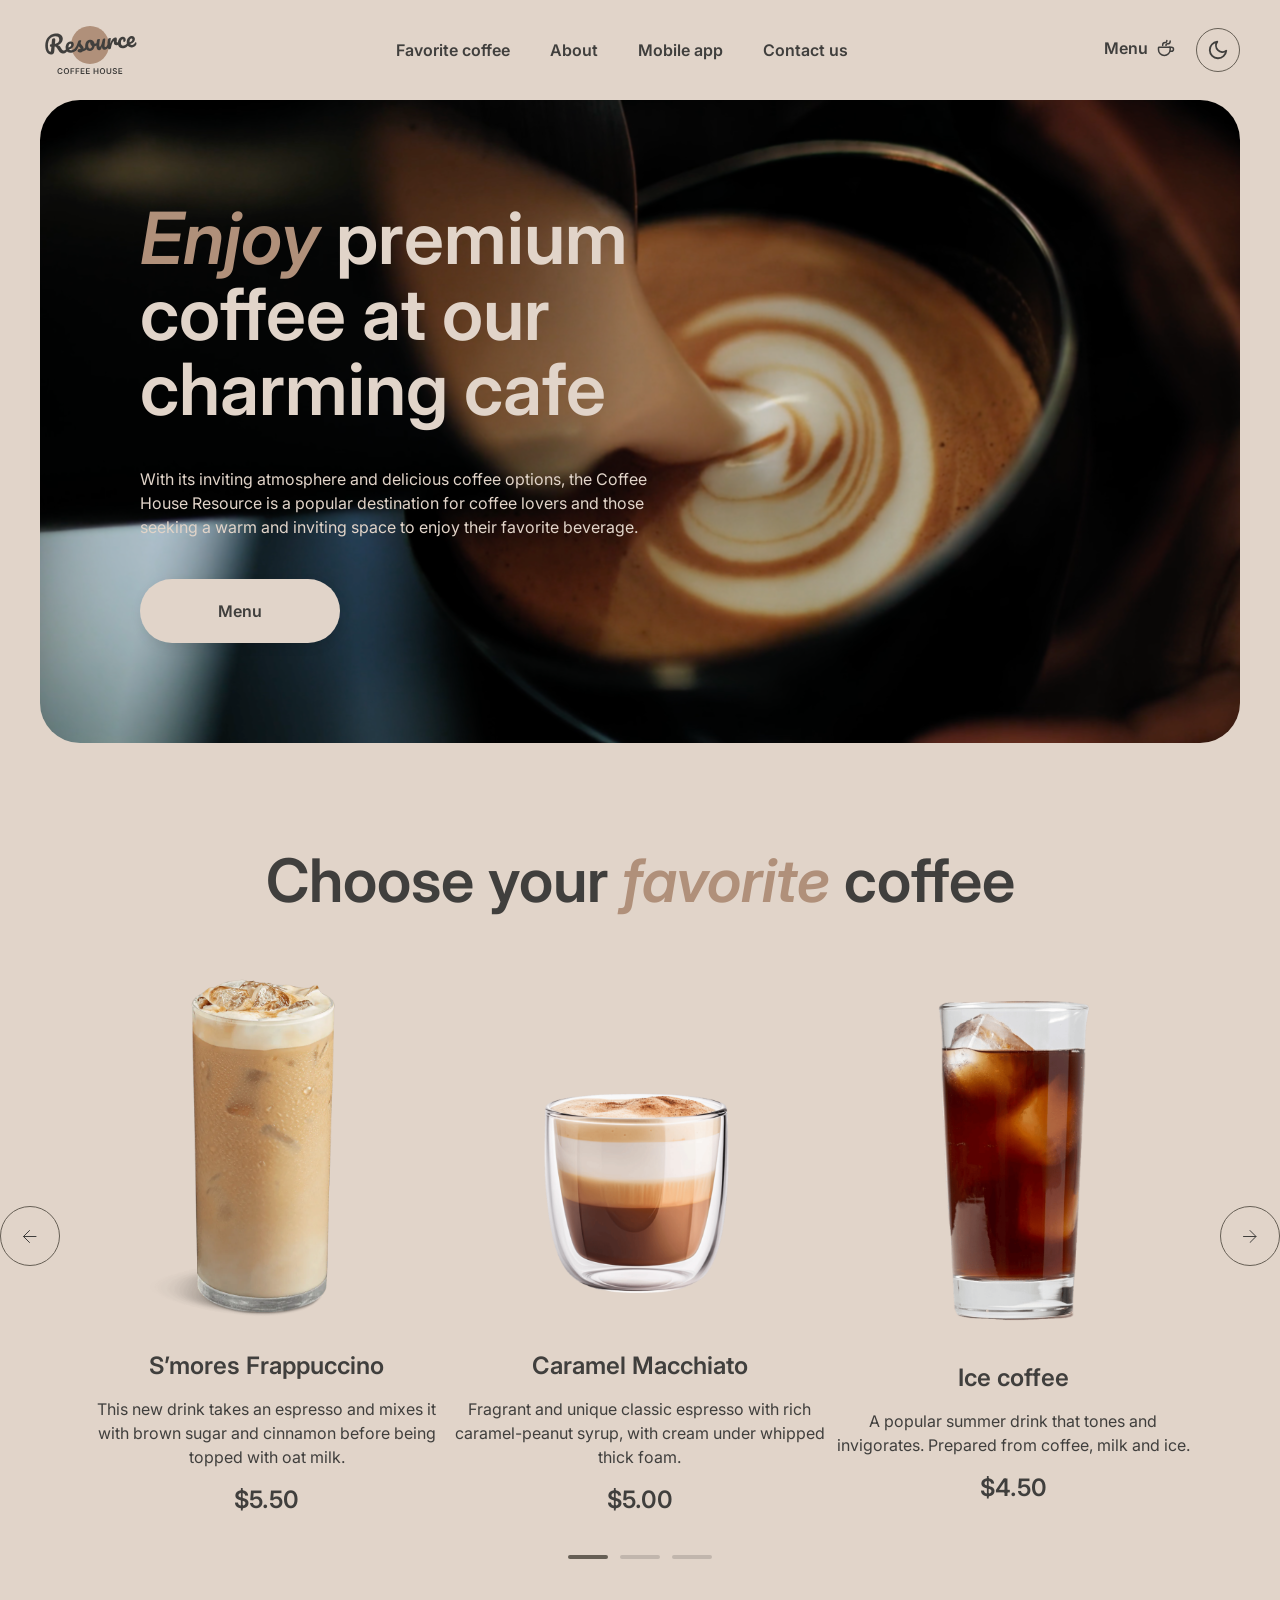
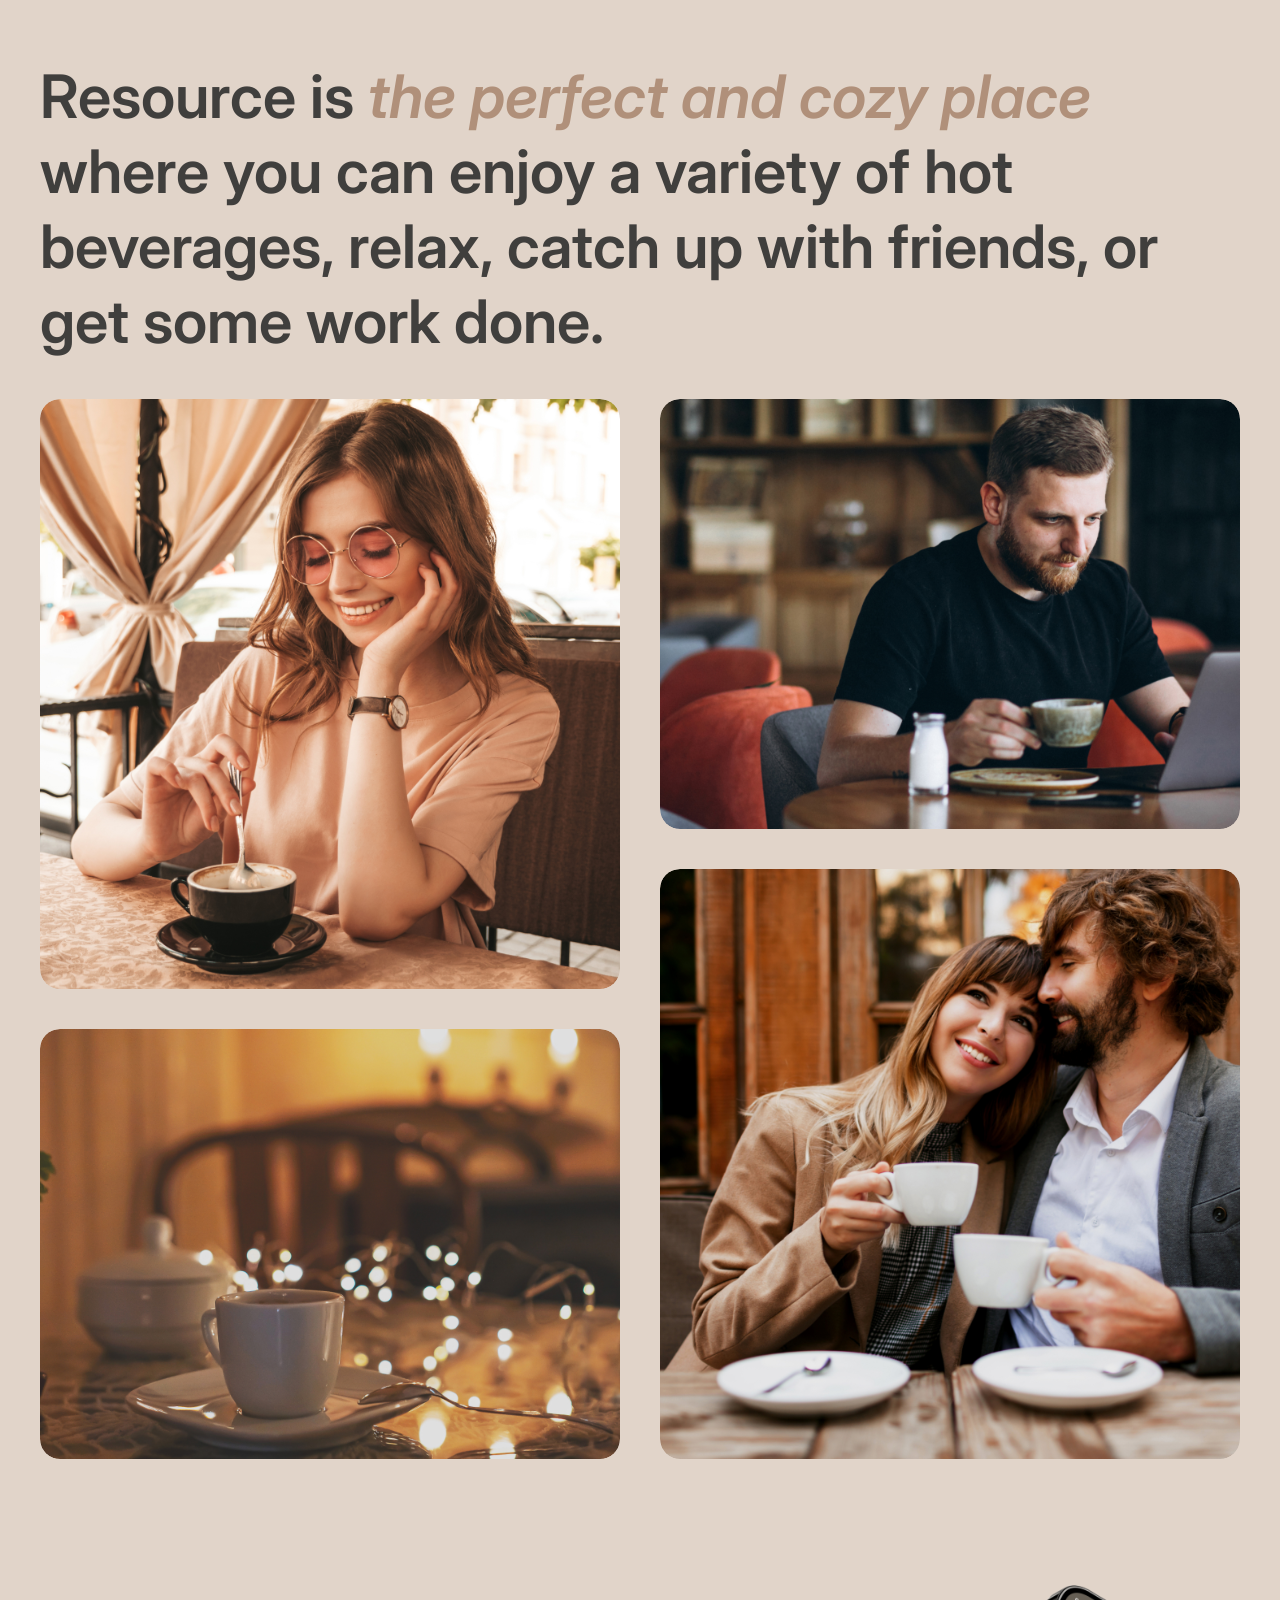
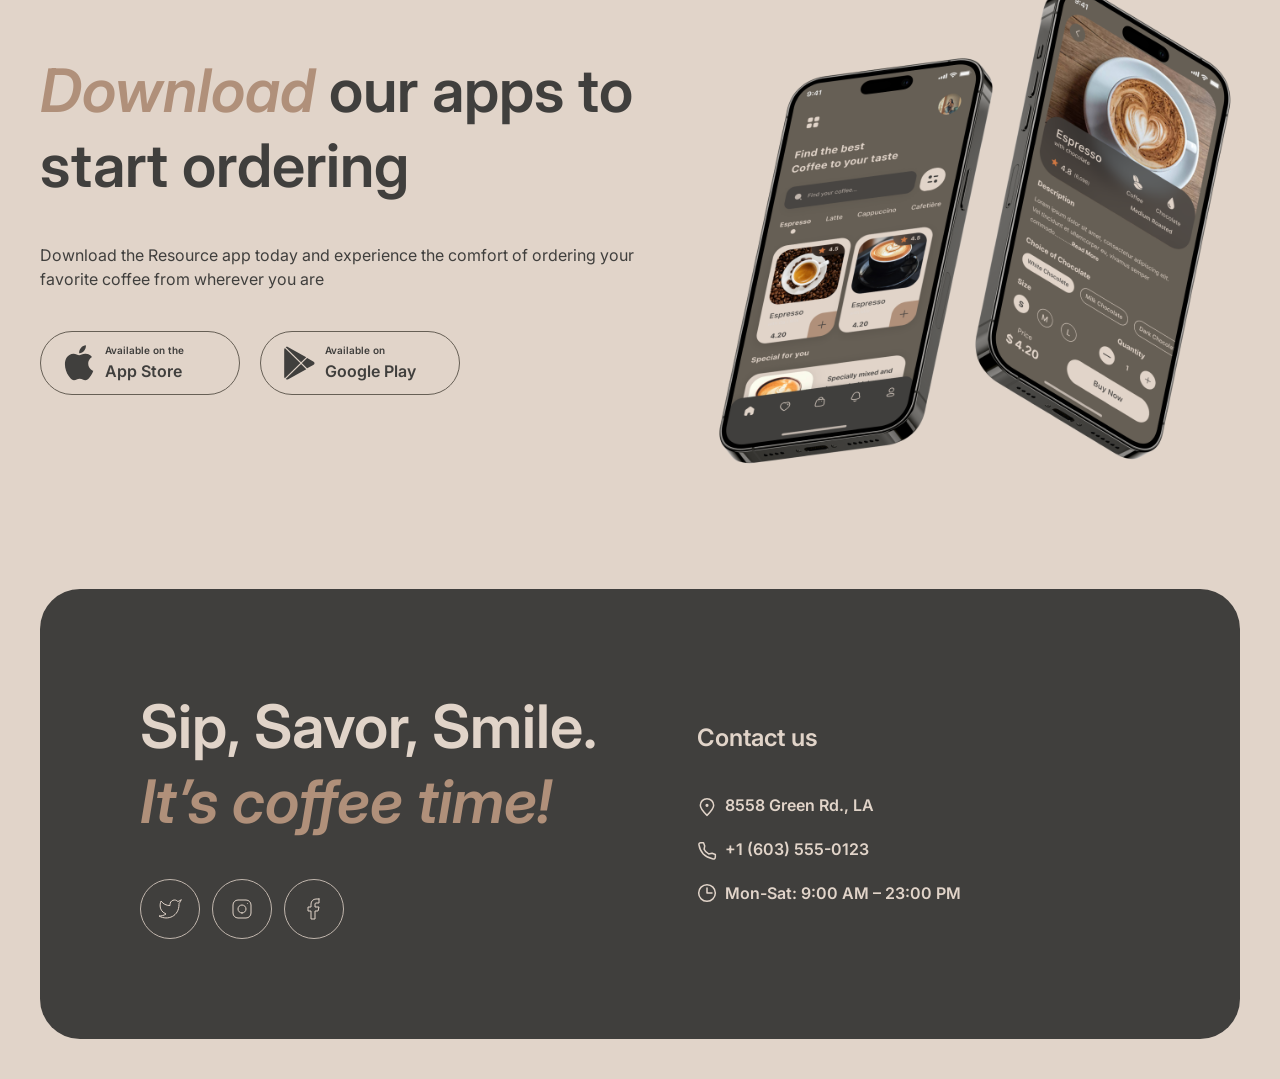
==== commit c0adb494: "feat: implement interactive carousel for favorite coffee slider" ====
--- a/index.html
+++ b/index.html
@@ -43,10 +43,12 @@
 
                 <div class="header-actions">
                     <button id="theme-toggle" class="theme-toggle" aria-label="Toggle theme" title="Switch theme">
-                        <svg class="theme-icon theme-icon-moon" width="22" height="22" viewBox="0 0 24 24" fill="none" stroke="currentColor" stroke-width="2" stroke-linecap="round" stroke-linejoin="round">
+                        <svg class="theme-icon theme-icon-moon" width="22" height="22" viewBox="0 0 24 24" fill="none"
+                            stroke="currentColor" stroke-width="2" stroke-linecap="round" stroke-linejoin="round">
                             <path d="M21 12.79A9 9 0 1 1 11.21 3 7 7 0 0 0 21 12.79Z"></path>
                         </svg>
-                        <svg class="theme-icon theme-icon-sun" width="22" height="22" viewBox="0 0 24 24" fill="none" stroke="currentColor" stroke-width="2" stroke-linecap="round" stroke-linejoin="round">
+                        <svg class="theme-icon theme-icon-sun" width="22" height="22" viewBox="0 0 24 24" fill="none"
+                            stroke="currentColor" stroke-width="2" stroke-linecap="round" stroke-linejoin="round">
                             <circle cx="12" cy="12" r="5"></circle>
                             <line x1="12" y1="1" x2="12" y2="3"></line>
                             <line x1="12" y1="21" x2="12" y2="23"></line>
@@ -84,7 +86,7 @@
                     <h2 class="heading-2">Choose your <span class="accent">favorite</span> coffee</h2>
                     <div class="favorite-slider">
                         <div class="slider">
-                            <button class="button-icon-dark" aria-label="Previous slide">
+                            <button class="button-icon-dark left" aria-label="Previous slide">
                                 <img src="assets/arrowleft.svg" alt="arrow left">
                             </button>
                             <div class="row-slider">
@@ -99,8 +101,30 @@
                                         <p class="heading-3 price">$5.50</p>
                                     </div>
                                 </div>
-                            </div>
-                            <button class="button-icon-dark" aria-label="Next slide">
+                                <div class="slider-content">
+                                    <div class="slider-image-wrapper">
+                                        <img src="assets/coffee-slider-2.png" alt="Caramel Macchiato">
+                                    </div>
+                                    <div class="slider-description">
+                                        <h3 class="heading-3">Caramel Macchiato</h3>
+                                        <p class="medium">Fragrant and unique classic espresso with rich caramel-peanut
+                                            syrup, with cream under whipped thick foam.</p>
+                                        <p class="heading-3 price">$5.00</p>
+                                    </div>
+                                </div>
+                                <div class="slider-content">
+                                    <div class="slider-image-wrapper">
+                                        <img src="assets/coffee-slider-3.png" alt="Ice coffee">
+                                    </div>
+                                    <div class="slider-description">
+                                        <h3 class="heading-3">Ice coffee</h3>
+                                        <p class="medium">A popular summer drink that tones and invigorates. Prepared
+                                            from coffee, milk and ice.</p>
+                                        <p class="heading-3 price">$4.50</p>
+                                    </div>
+                                </div>
+                            </div>
+                            <button class="button-icon-dark right" aria-label="Next slide">
                                 <img src="assets/arrowright.svg" alt="arrow right">
                             </button>
                         </div>
--- a/style.css
+++ b/style.css
@@ -1473,4 +1473,241 @@
         background-color: #1C1816;
         border-bottom: 1px solid var(--Border-Light);
     }
+}
+
+
+
+.modal {
+    position: fixed;
+    z-index: 1000;
+    left: 0;
+    top: 0;
+    width: 100%;
+    height: 100%;
+    background: var(--Backdrop);
+    display: none;
+    justify-content: center;
+    align-items: center;
+    padding: 16px;
+}
+
+.modal-content {
+    background-color: var(--Body);
+    color: var(--Dark);
+    border-radius: 40px;
+    max-width: 800px;
+    width: 100%;
+    padding: 16px;
+    display: flex;
+    gap: 30px;
+    position: relative;
+    box-sizing: border-box;
+}
+
+.modal-content .image-card {
+    width: 310px;
+    height: 310px;
+    border-radius: 40px;
+    overflow: hidden;
+    flex-shrink: 0;
+    display: flex;
+    align-items: center;
+    justify-content: center;
+}
+
+.modal-content .image-card img {
+    width: 100%;
+    height: 100%;
+    object-fit: cover;
+    border-radius: 40px;
+}
+
+.modal-content .menu-description {
+    display: flex;
+    flex-direction: column;
+    gap: 20px;
+    flex-grow: 1;
+    padding: 0;
+}
+
+.modal-content .menu-title {
+    display: flex;
+    flex-direction: column;
+    gap: 12px;
+}
+
+.modal-content .menu-title .heading-3 {
+    color: var(--Dark);
+}
+
+.modal-content .menu-title .medium {
+    color: var(--Dark);
+}
+
+.modal-content .menu-size,
+.modal-content .menu-additives {
+    display: flex;
+    flex-direction: column;
+    gap: 8px;
+}
+
+.modal-content .menu-size p.medium,
+.modal-content .menu-additives p.medium {
+    color: var(--Dark);
+}
+
+.modal-tabs-size,
+.modal-tabs-additives {
+    display: flex;
+    gap: 8px;
+    flex-wrap: wrap;
+}
+
+.tab-item-modal {
+    display: inline-flex;
+    align-items: center;
+    gap: 8px;
+    padding: 8px 16px 8px 8px;
+    border-radius: 100px;
+    border: 1px solid var(--Border-Light);
+    background-color: transparent;
+    cursor: pointer;
+    font-size: 16px;
+    font-weight: 600;
+    color: var(--Dark);
+    user-select: none;
+    transition: all 0.3s ease;
+
+    span {
+        font-family: var(--main-font);
+        font-weight: 600;
+        font-style: Semi Bold;
+        font-size: 16px;
+        line-height: 150%;
+        letter-spacing: 0%;
+        text-align: center;
+        vertical-align: middle;
+    }
+}
+
+.tab-item-modal span:first-child {
+    width: 30px;
+    height: 30px;
+    border-radius: 50%;
+    background-color: var(--Border-Light);
+    display: flex;
+    align-items: center;
+    justify-content: center;
+    font-size: 16px;
+    font-weight: 600;
+    color: var(--Dark);
+    transition: background-color 0.3s ease, color 0.3s ease;
+}
+
+.tab-item-modal:hover,
+.tab-item-modal.active {
+    background-color: var(--Container);
+    border-color: var(--Container);
+    color: var(--Light);
+}
+
+.tab-item-modal:hover span:first-child,
+.tab-item-modal.active span:first-child {
+    background-color: var(--Body);
+    color: var(--Dark);
+}
+
+.modal-total {
+    display: flex;
+    justify-content: space-between;
+    align-items: center;
+    padding-top: 4px;
+}
+
+.modal-total .heading-3 {
+    color: var(--Dark);
+}
+
+.modal-alert {
+    display: flex;
+    align-items: center;
+    gap: 8px;
+    padding: 12px 0;
+    border-top: 1px solid var(--Border-Light);
+}
+
+.modal-alert img {
+    width: 16px;
+    height: 16px;
+    flex-shrink: 0;
+}
+
+.modal-alert .caption {
+    font-size: 10px;
+    line-height: 140%;
+    color: var(--Dark);
+}
+
+.modal-close-btn {
+    margin-top: 4px;
+}
+
+@media (max-width: 768px) {
+    .modal-content {
+        max-width: 342px;
+        padding: 16px;
+    }
+
+    .modal-content .image-card {
+        display: none;
+    }
+}
+
+html.dark .modal-content {
+    background-color: var(--Body);
+    color: var(--Dark);
+}
+
+html.dark .modal-content .menu-title .heading-3,
+html.dark .modal-content .menu-title .medium,
+html.dark .modal-content .menu-size p.medium,
+html.dark .modal-content .menu-additives p.medium,
+html.dark .modal-total .heading-3,
+html.dark .modal-alert .caption {
+    color: #EDE5DD;
+}
+
+html.dark .tab-item-modal {
+    border-color: var(--Border-Light);
+    color: #EDE5DD;
+}
+
+html.dark .tab-item-modal span:first-child {
+    background-color: #2E2723;
+    color: #EDE5DD;
+}
+
+html.dark .tab-item-modal:hover,
+html.dark .tab-item-modal.active {
+    background-color: var(--Container);
+    border-color: var(--Accent);
+    color: #EDE5DD;
+}
+
+html.dark .tab-item-modal:hover span:first-child,
+html.dark .tab-item-modal.active span:first-child {
+    background-color: #1C1816;
+    color: #EDE5DD;
+}
+
+html.dark .modal-alert {
+    border-top-color: var(--Border-Light);
+}
+
+html.dark .modal-alert img {
+    filter: invert(90%) sepia(10%) saturate(150%) hue-rotate(350deg);
+}
+
+.menu-grid.show-all .preview:nth-child(n+5) {
+    display: flex;
 }
